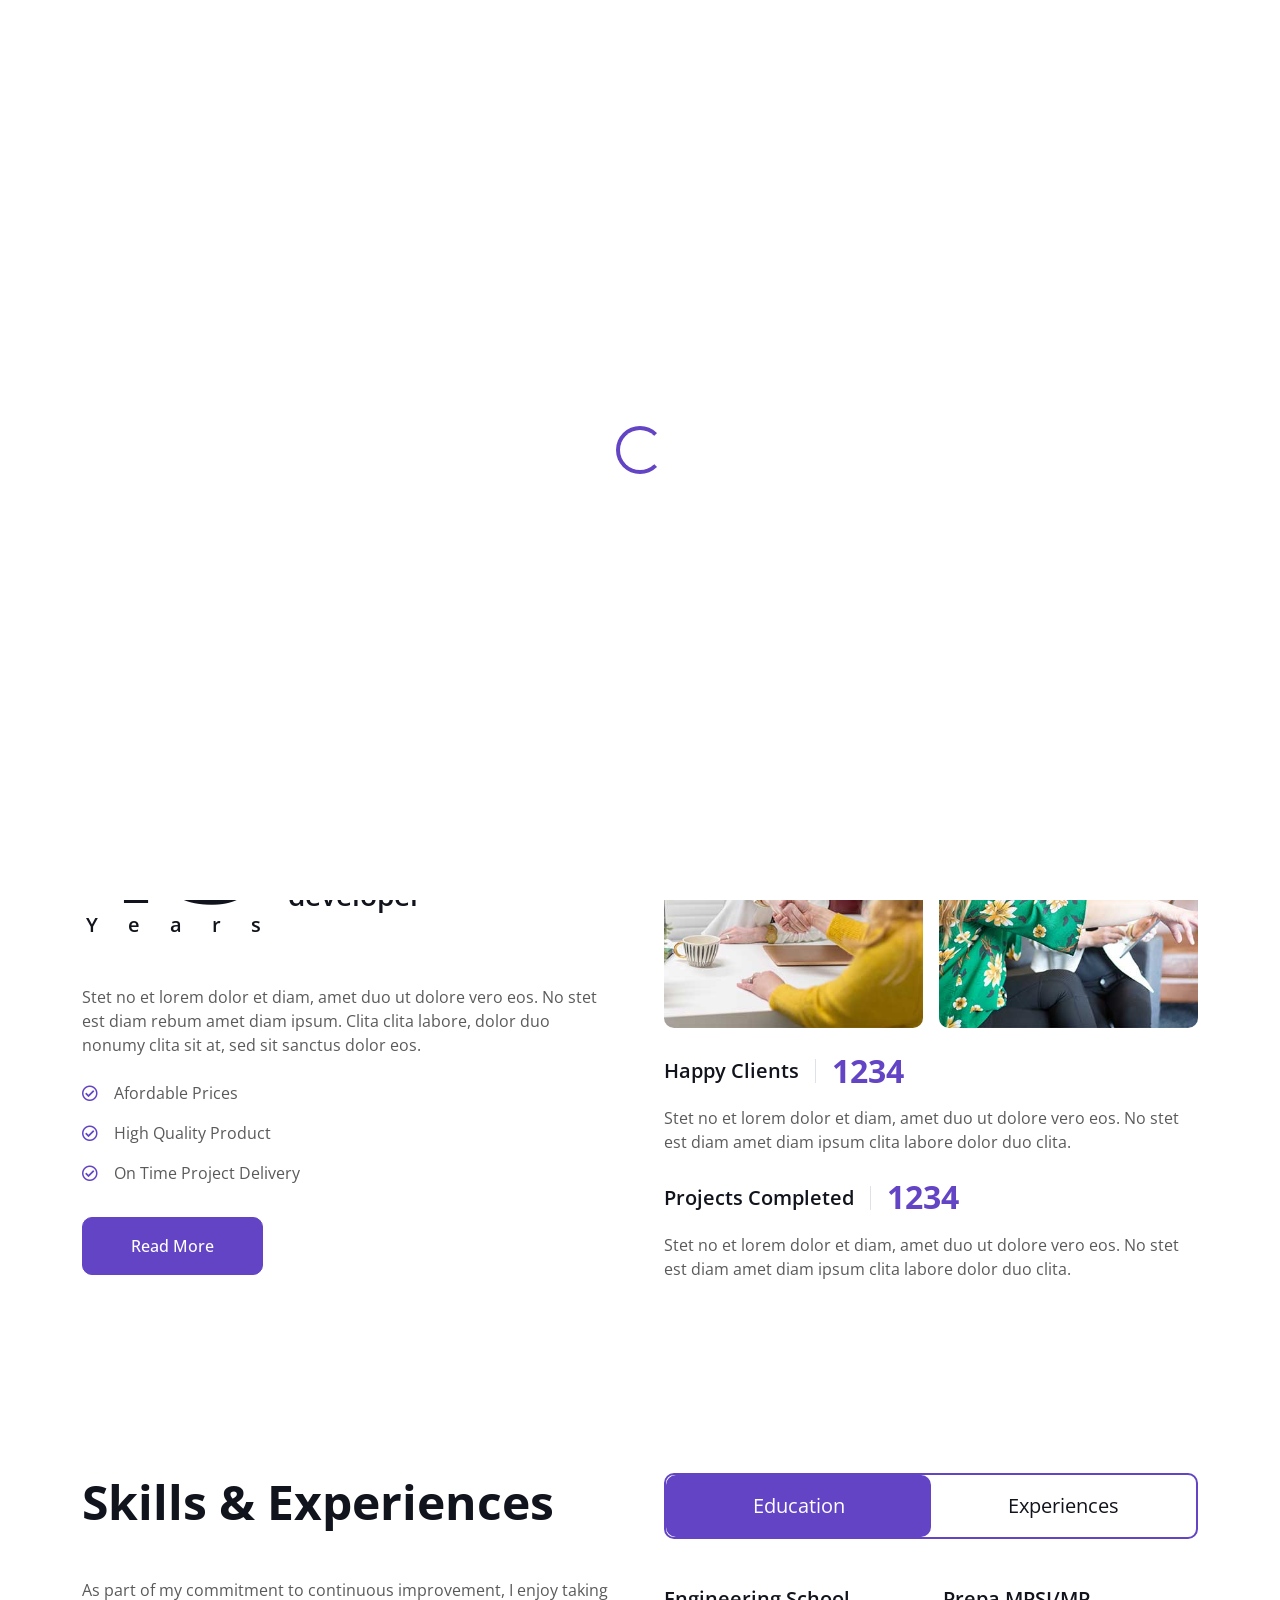
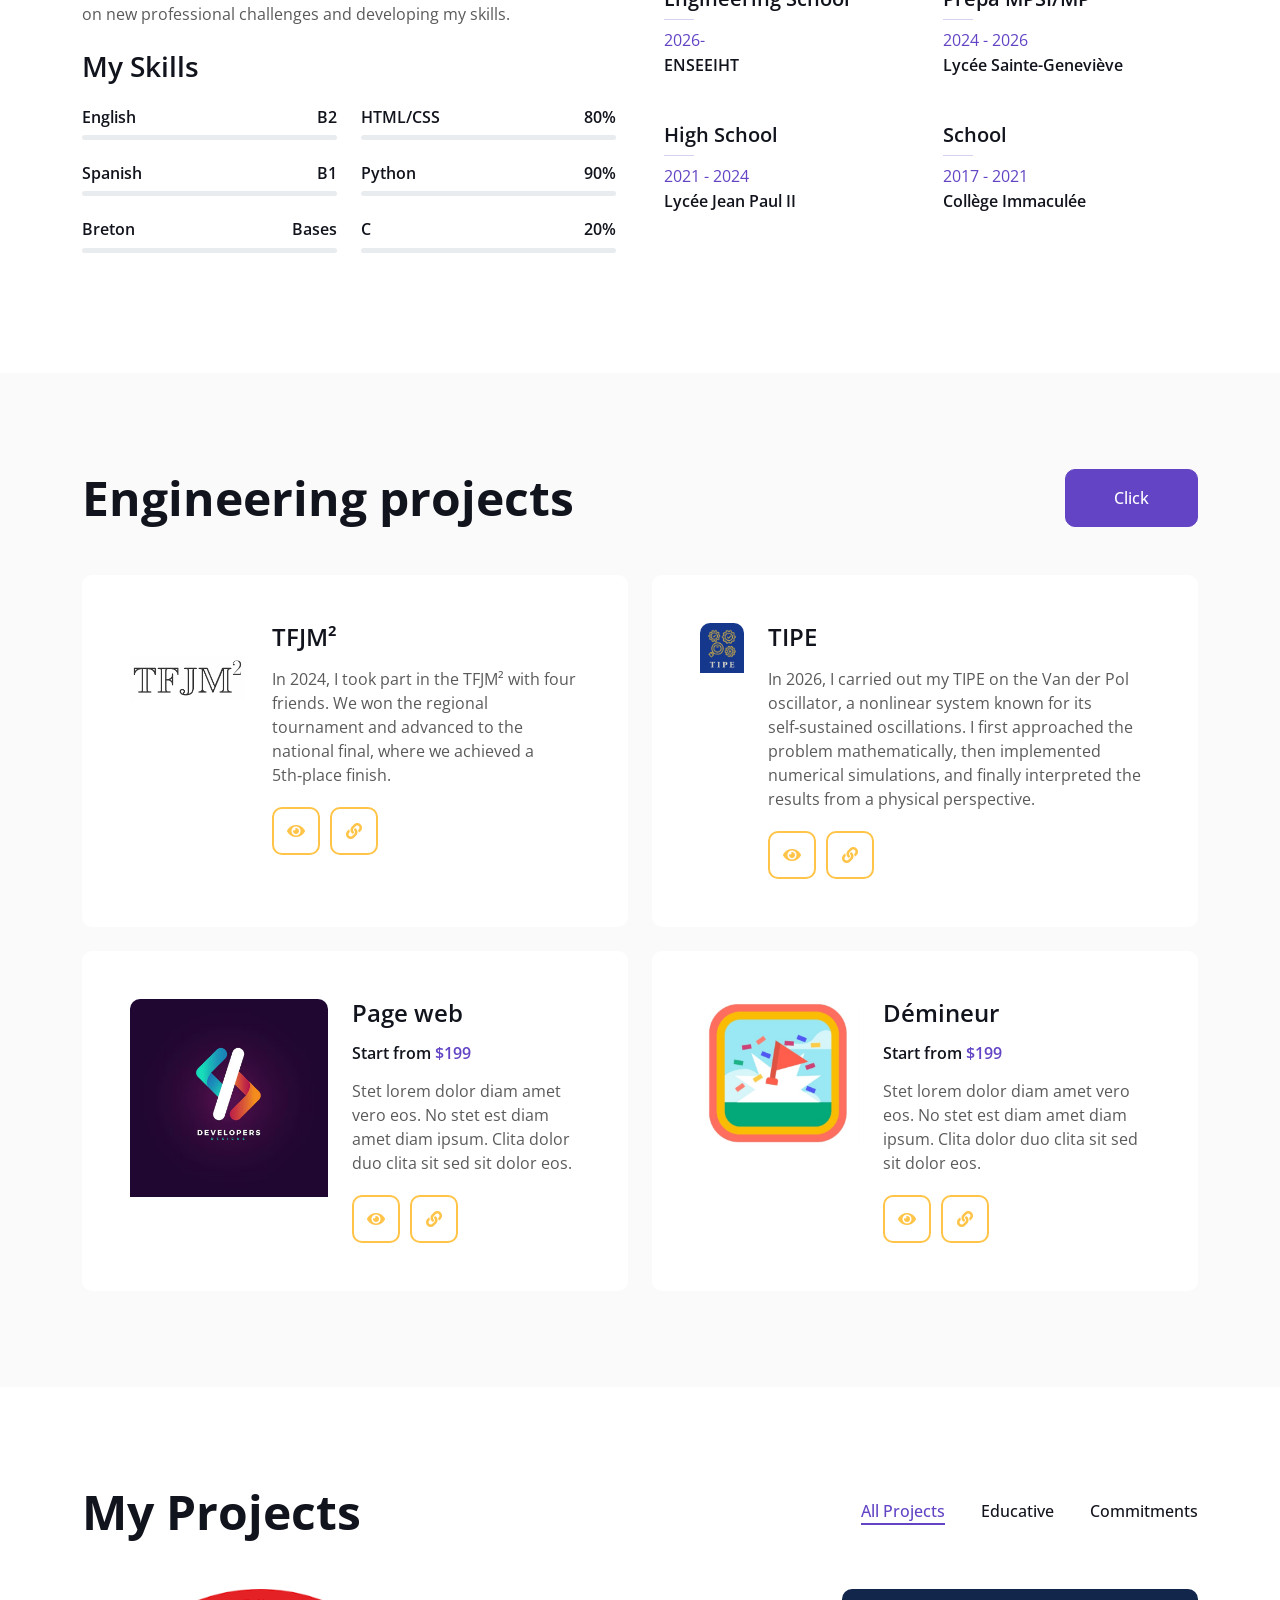
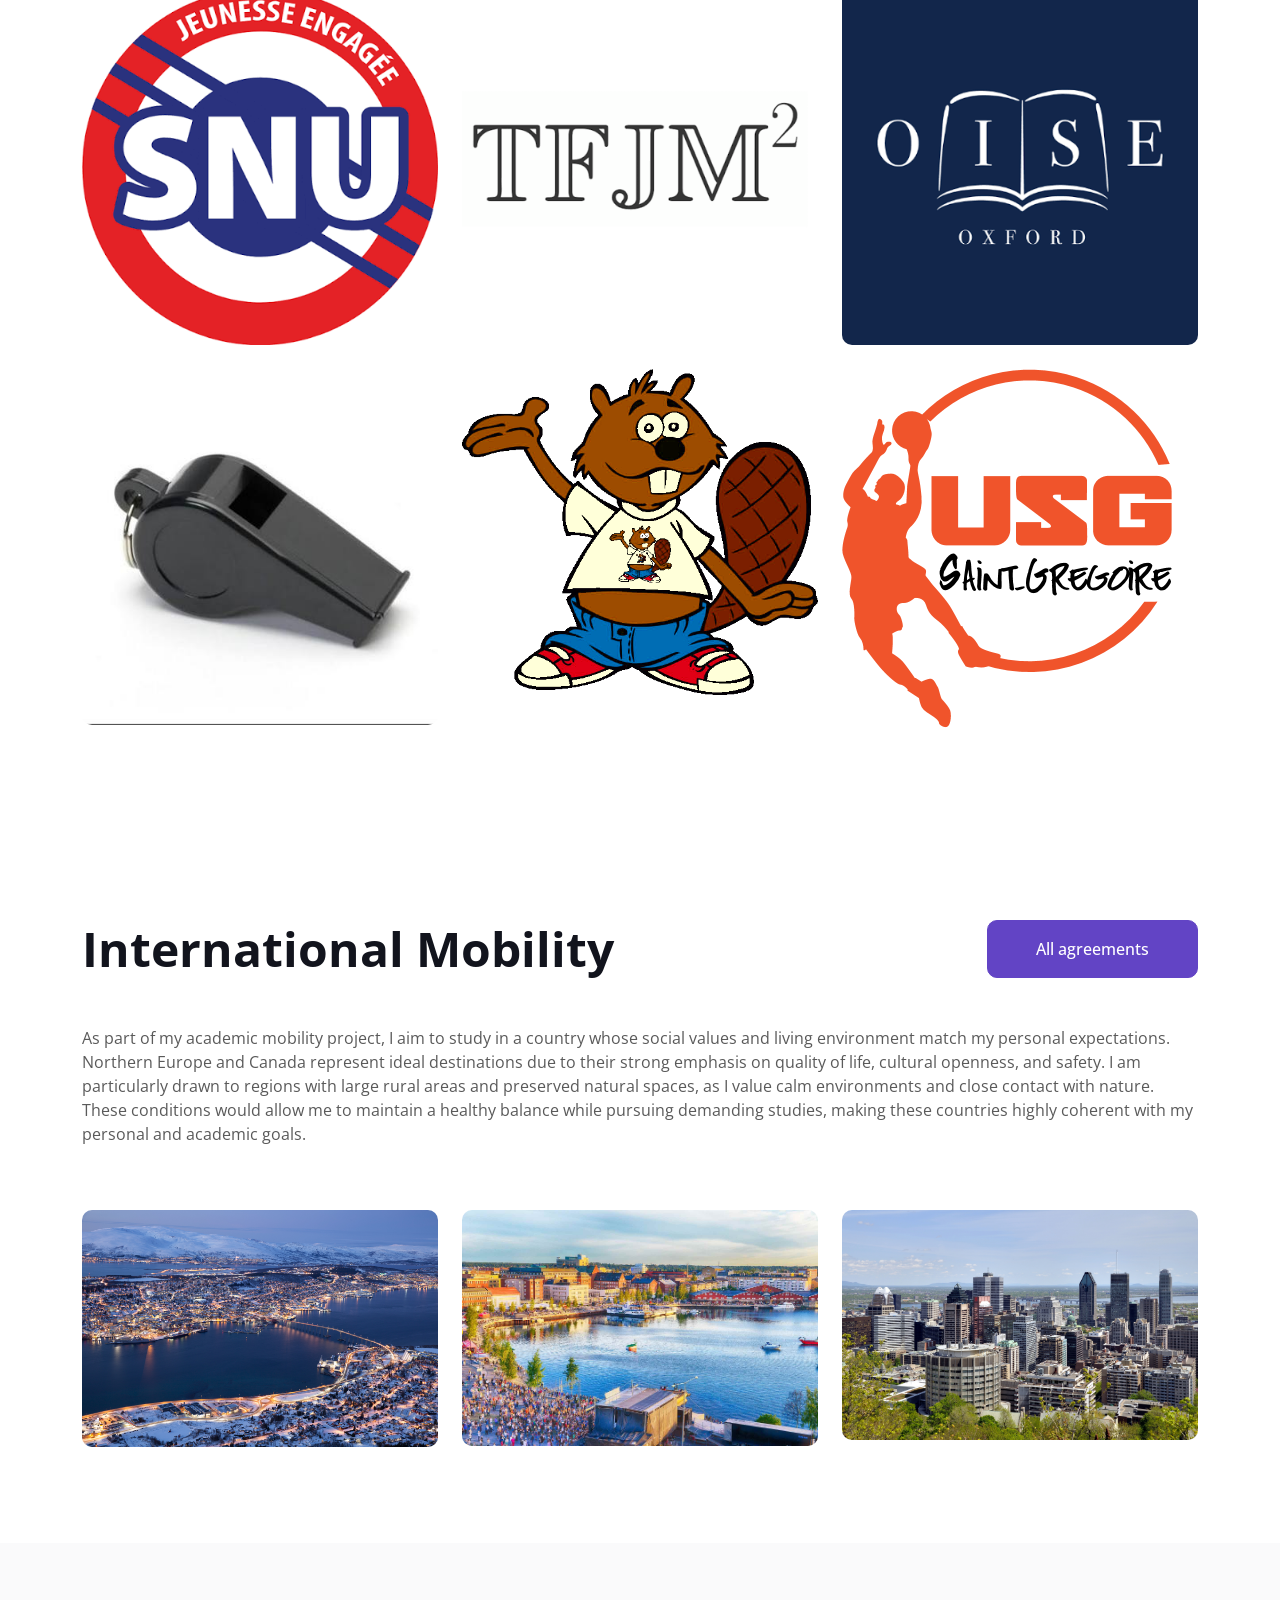
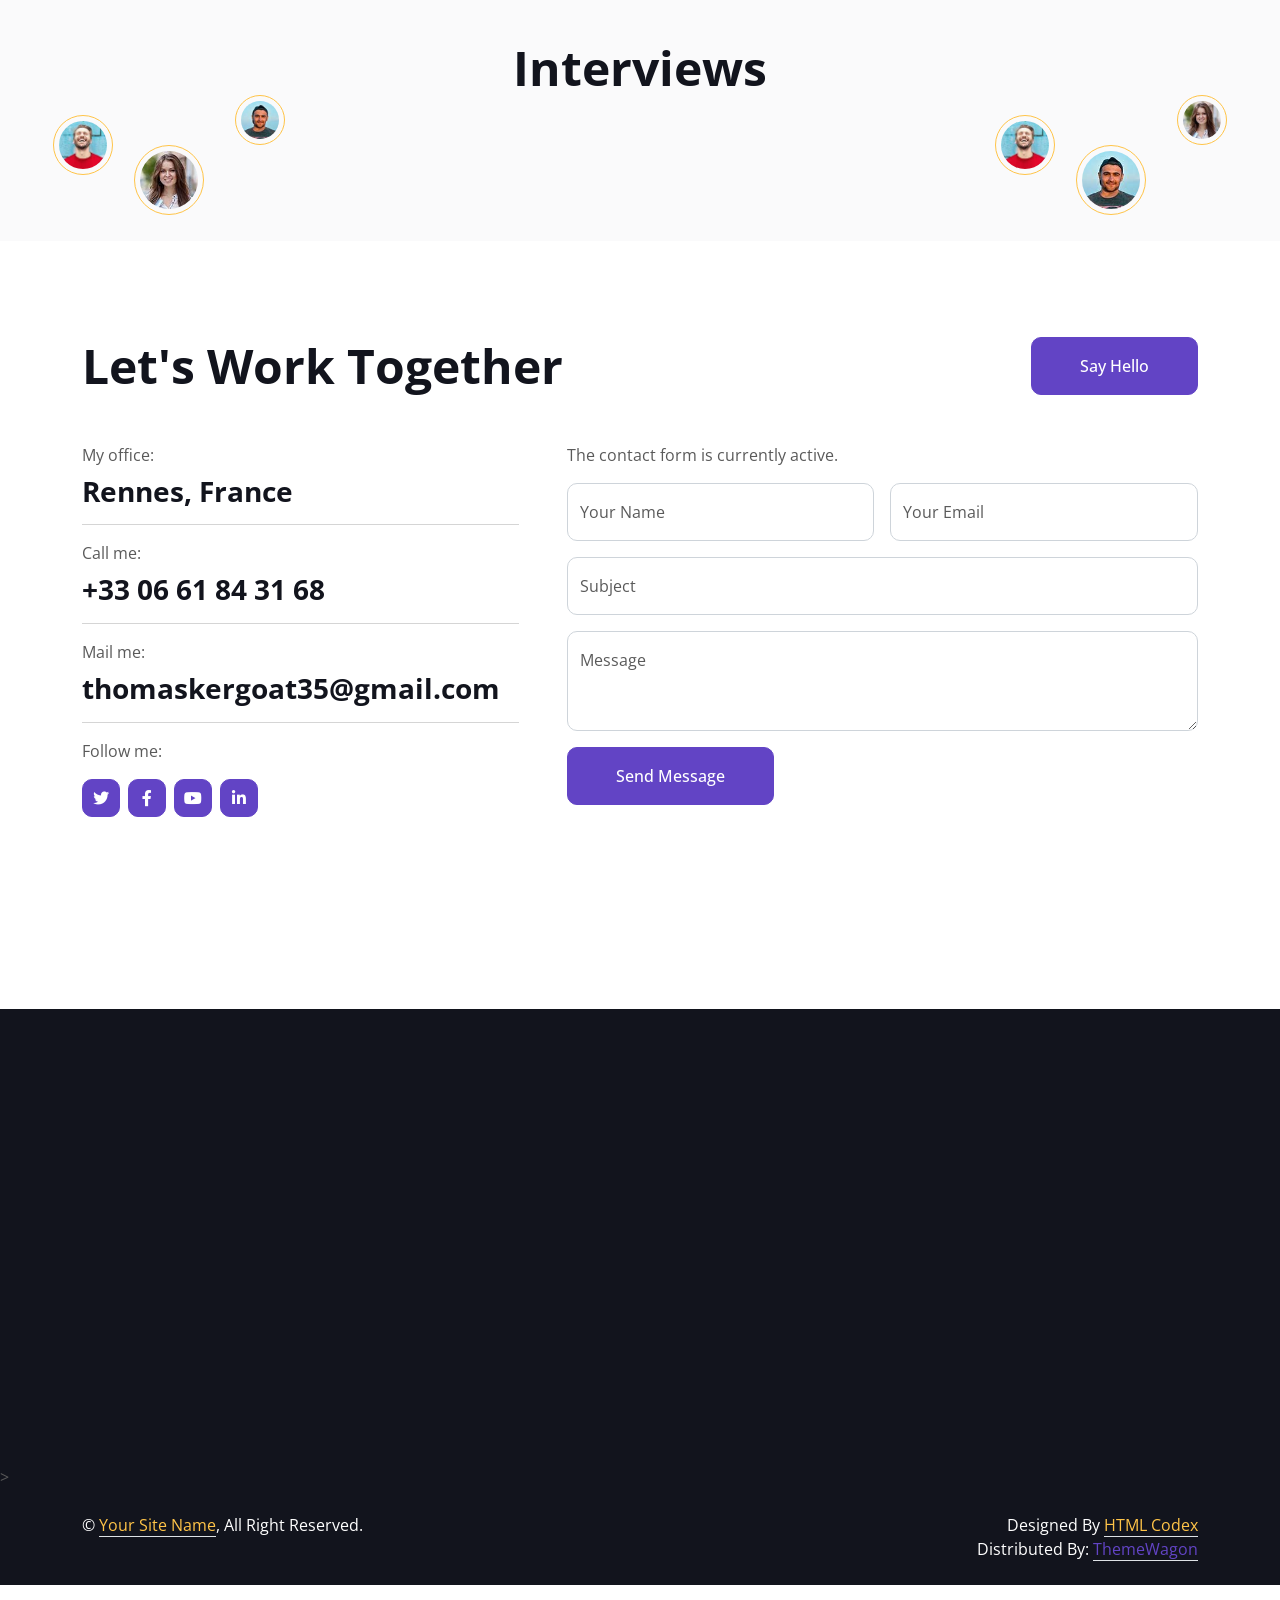
==== index.html @ 14a25c20 "Initial commit" ====
<!DOCTYPE html>
<html lang="en">

<head>
    <meta charset="utf-8">
    <title>KERGOAT Thomas - Personal Portfolio</title>
    <meta content="width=device-width, initial-scale=1.0" name="viewport">
    <meta content="" name="keywords">
    <meta content="" name="description">

    <!-- Favicon -->
    <link href="img/favicon.ico" rel="icon">

    <!-- Google Web Fonts -->
    <link rel="preconnect" href="https://fonts.googleapis.com">
    <link rel="preconnect" href="https://fonts.gstatic.com" crossorigin>
    <link href="https://fonts.googleapis.com/css2?family=Open+Sans:wght@400;500;600;700;800&display=swap" rel="stylesheet"> 

    <!-- Icon Font Stylesheet -->
    <link href="https://cdnjs.cloudflare.com/ajax/libs/font-awesome/5.10.0/css/all.min.css" rel="stylesheet">
    <link href="https://cdn.jsdelivr.net/npm/bootstrap-icons@1.4.1/font/bootstrap-icons.css" rel="stylesheet">

    <!-- Libraries Stylesheet -->
    <link href="lib/animate/animate.min.css" rel="stylesheet">
    <link href="lib/lightbox/css/lightbox.min.css" rel="stylesheet">
    <link href="lib/owlcarousel/assets/owl.carousel.min.css" rel="stylesheet">

    <!-- Customized Bootstrap Stylesheet -->
    <link href="css/bootstrap.min.css" rel="stylesheet">

    <!-- Template Stylesheet -->
    <link href="css/style.css" rel="stylesheet">
</head>

<body data-bs-spy="scroll" data-bs-target=".navbar" data-bs-offset="51">
    <!-- Spinner Start -->
    <div id="spinner" class="show bg-white position-fixed translate-middle w-100 vh-100 top-50 start-50 d-flex align-items-center justify-content-center">
        <div class="spinner-border text-primary" style="width: 3rem; height: 3rem;" role="status">
            <span class="sr-only">Loading...</span>
        </div>
    </div>
    <!-- Spinner End -->


    <!-- Navbar Start -->
    <nav class="navbar navbar-expand-lg bg-white navbar-light fixed-top shadow py-lg-0 px-4 px-lg-5 wow fadeIn" data-wow-delay="0.1s">
        <a href="index.html" class="navbar-brand d-block d-lg-none">
            <h1 class="text-primary fw-bold m-0">Portfolio</h1>
        </a>
        <button type="button" class="navbar-toggler" data-bs-toggle="collapse" data-bs-target="#navbarCollapse">
            <span class="navbar-toggler-icon"></span>
        </button>
        <div class="collapse navbar-collapse justify-content-between py-4 py-lg-0" id="navbarCollapse">
            <div class="navbar-nav ms-auto py-0">
                <a href="#home" class="nav-item nav-link active">Home</a>
                <a href="#about" class="nav-item nav-link">Sports</a>
                <a href="#skill" class="nav-item nav-link">Experiences</a>
                <a href="#service" class="nav-item nav-link">Services</a>
            </div>
            <a href="index.html" class="navbar-brand bg-secondary py-3 px-4 mx-3 d-none d-lg-block">
                <h1 class="text-primary fw-bold m-0">Portfolio</h1>
            </a>
            <div class="navbar-nav me-auto py-0">
                <a href="#project" class="nav-item nav-link">Projects</a>
                <a href="#team" class="nav-item nav-link">Mobility</a>
                <a href="#testimonial" class="nav-item nav-link">Interviews</a>
                <a href="#contact" class="nav-item nav-link">Contact</a>
            </div>
        </div>
    </nav>
    <!-- Navbar End -->


    <!-- Header Start -->
    <div class="container-fluid bg-light my-6 mt-0" id="home">
        <div class="container">
            <div class="row g-5 align-items-center">
                <div class="col-lg-6 py-6 pb-0 pt-lg-0">
                    <h3 class="text-primary mb-3">I'm</h3>
                    <h1 class="display-3 mb-3">Thomas KERGOAT</h1>
                    <h3 class="text-primary mb-3">student in</h3>
                    <h2 class="typed-text-output d-inline"></h2>
                    <div class="typed-text d-none">Engineering, Mathematics, Physics, Electronics, Computer Science, Telecommunications</div>
                    <div class="d-flex align-items-center pt-5">
                        <a href="" class="btn btn-primary py-3 px-4 me-5">Download CV</a>
                        <button type="button" class="btn-play" data-bs-toggle="modal"
                            data-src="https://www.youtube.com/embed/DWRcNpR6Kdc" data-bs-target="#videoModal">
                            <span></span>
                        </button>
                        <h5 class="ms-4 mb-0 d-none d-sm-block">Play Video</h5>
                    </div>
                </div>
                <div class="col-lg-6">
                    <img class="img-fluid" src="img/Thomas.png" alt="">
                </div>
            </div>
        </div>
    </div>
    <!-- Header End -->


    <!-- Video Modal Start -->
    <div class="modal modal-video fade" id="videoModal" tabindex="-1" aria-labelledby="exampleModalLabel" aria-hidden="true">
        <div class="modal-dialog">
            <div class="modal-content rounded-0">
                <div class="modal-header">
                    <h3 class="modal-title" id="exampleModalLabel">Youtube Video</h3>
                    <button type="button" class="btn-close" data-bs-dismiss="modal" aria-label="Close"></button>
                </div>
                <div class="modal-body">
                    <!-- 16:9 aspect ratio -->
                    <div class="ratio ratio-16x9">
                        <iframe class="embed-responsive-item" src="" id="video" allowfullscreen allowscriptaccess="always"
                            allow="autoplay"></iframe>
                    </div>
                </div>
            </div>
        </div>
    </div>
    <!-- Video Modal End -->


    <!-- About Start -->
    <div class="container-xxl py-6" id="about">
        <div class="container">
            <div class="row g-5">
                <div class="col-lg-6 wow fadeInUp" data-wow-delay="0.1s">
                    <div class="d-flex align-items-center mb-5">
                        <div class="years flex-shrink-0 text-center me-4">
                            <h1 class="display-1 mb-0">15</h1>
                            <h5 class="mb-0">Years</h5>
                        </div>
                        <h3 class="lh-base mb-0">of working experience as a web designer & developer</h3>
                    </div>
                    <p class="mb-4">Stet no et lorem dolor et diam, amet duo ut dolore vero eos. No stet est diam rebum amet diam ipsum. Clita clita labore, dolor duo nonumy clita sit at, sed sit sanctus dolor eos.</p>
                    <p class="mb-3"><i class="far fa-check-circle text-primary me-3"></i>Afordable Prices</p>
                    <p class="mb-3"><i class="far fa-check-circle text-primary me-3"></i>High Quality Product</p>
                    <p class="mb-3"><i class="far fa-check-circle text-primary me-3"></i>On Time Project Delivery</p>
                    <a class="btn btn-primary py-3 px-5 mt-3" href="">Read More</a>
                </div>
                <div class="col-lg-6 wow fadeInUp" data-wow-delay="0.5s">
                    <div class="row g-3 mb-4">
                        <div class="col-sm-6">
                            <img class="img-fluid rounded" src="img/about-1.jpg" alt="">
                        </div>
                        <div class="col-sm-6">
                            <img class="img-fluid rounded" src="img/about-2.jpg" alt="">
                        </div>
                    </div>
                    <div class="d-flex align-items-center mb-3">
                        <h5 class="border-end pe-3 me-3 mb-0">Happy Clients</h5>
                        <h2 class="text-primary fw-bold mb-0" data-toggle="counter-up">1234</h2>
                    </div>
                    <p class="mb-4">Stet no et lorem dolor et diam, amet duo ut dolore vero eos. No stet est diam amet diam ipsum clita labore dolor duo clita.</p>
                    <div class="d-flex align-items-center mb-3">
                        <h5 class="border-end pe-3 me-3 mb-0">Projects Completed</h5>
                        <h2 class="text-primary fw-bold mb-0" data-toggle="counter-up">1234</h2>
                    </div>
                    <p class="mb-0">Stet no et lorem dolor et diam, amet duo ut dolore vero eos. No stet est diam amet diam ipsum clita labore dolor duo clita.</p>
                </div>
            </div>
        </div>
    </div>
    <!-- About End -->


    <!-- Expertise Start -->
    <div class="container-xxl py-6 pb-5" id="skill">
        <div class="container">
            <div class="row g-5">
                <div class="col-lg-6 wow fadeInUp" data-wow-delay="0.1s">
                    <h1 class="display-5 mb-5">Skills & Experiences</h1>
                    <p class="mb-4">As part of my commitment to continuous improvement, I enjoy taking on new professional challenges and developing my skills.</p>
                    <h3 class="mb-4">My Skills</h3>
                    <div class="row align-items-center">
                        <div class="col-md-6">
                            <div class="skill mb-4">
                                <div class="d-flex justify-content-between">
                                    <h6 class="font-weight-bold">English</h6>
                                    <h6 class="font-weight-bold">B2</h6>
                                </div>
                                <div class="progress">
                                    <div class="progress-bar bg-primary" role="progressbar" aria-valuenow="95" aria-valuemin="0" aria-valuemax="100"></div>
                                </div>
                            </div>
                            <div class="skill mb-4">
                                <div class="d-flex justify-content-between">
                                    <h6 class="font-weight-bold">Spanish</h6>
                                    <h6 class="font-weight-bold">B1</h6>
                                </div>
                                <div class="progress">
                                    <div class="progress-bar bg-warning" role="progressbar" aria-valuenow="85" aria-valuemin="0" aria-valuemax="100"></div>
                                </div>
                            </div>
                            <div class="skill mb-4">
                                <div class="d-flex justify-content-between">
                                    <h6 class="font-weight-bold">Breton</h6>
                                    <h6 class="font-weight-bold">Bases</h6>
                                </div>
                                <div class="progress">
                                    <div class="progress-bar bg-danger" role="progressbar" aria-valuenow="90" aria-valuemin="0" aria-valuemax="100"></div>
                                </div>
                            </div>
                        </div>
                        <div class="col-md-6">
                            <div class="skill mb-4">
                                <div class="d-flex justify-content-between">
                                    <h6 class="font-weight-bold">HTML/CSS</h6>
                                    <h6 class="font-weight-bold">80%</h6>
                                </div>
                                <div class="progress">
                                    <div class="progress-bar bg-danger" role="progressbar" aria-valuenow="90" aria-valuemin="0" aria-valuemax="100"></div>
                                </div>
                            </div>
                            <div class="skill mb-4">
                                <div class="d-flex justify-content-between">
                                    <h6 class="font-weight-bold">Python</h6>
                                    <h6 class="font-weight-bold">90%</h6>
                                </div>
                                <div class="progress">
                                    <div class="progress-bar bg-dark" role="progressbar" aria-valuenow="95" aria-valuemin="0" aria-valuemax="100"></div>
                                </div>
                            </div>
                            <div class="skill mb-4">
                                <div class="d-flex justify-content-between">
                                    <h6 class="font-weight-bold">C</h6>
                                    <h6 class="font-weight-bold">20%</h6>
                                </div>
                                <div class="progress">
                                    <div class="progress-bar bg-info" role="progressbar" aria-valuenow="85" aria-valuemin="0" aria-valuemax="100"></div>
                                </div>
                            </div>
                        </div>
                    </div>
                </div>
                <div class="col-lg-6 wow fadeInUp" data-wow-delay="0.5s">
                    <ul class="nav nav-pills rounded border border-2 border-primary mb-5">
                        <li class="nav-item w-50">
                            <button class="nav-link w-100 py-3 fs-5 active" data-bs-toggle="pill" href="#tab-1">Education</button>
                        </li>
                        <li class="nav-item w-50">
                            <button class="nav-link w-100 py-3 fs-5" data-bs-toggle="pill" href="#tab-2">Experiences</button>
                        </li>
                    </ul>
                    <div class="tab-content">
                        <div id="tab-1" class="tab-pane fade show p-0 active">
                            <div class="row gy-5 gx-4">
                                <div class="col-sm-6">
                                    <h5>Engineering School</h5>
                                    <hr class="text-primary my-2">
                                    <p class="text-primary mb-1">2026-</p>
                                    <h6 class="mb-0">ENSEEIHT</h6>
                                </div>
                                <div class="col-sm-6">
                                    <h5>Prepa MPSI/MP</h5>
                                    <hr class="text-primary my-2">
                                    <p class="text-primary mb-1">2024 - 2026</p>
                                    <h6 class="mb-0">Lycée Sainte-Geneviève</h6>
                                </div>
                                <div class="col-sm-6">
                                    <h5>High School</h5>
                                    <hr class="text-primary my-2">
                                    <p class="text-primary mb-1">2021 - 2024</p>
                                    <h6 class="mb-0">Lycée Jean Paul II</h6>
                                </div>
                                <div class="col-sm-6">
                                    <h5>School</h5>
                                    <hr class="text-primary my-2">
                                    <p class="text-primary mb-1">2017 - 2021</p>
                                    <h6 class="mb-0">Collège Immaculée</h6>
                                </div>
                            </div>
                        </div>
                        <div id="tab-2" class="tab-pane fade show p-0">
                            <div class="row gy-5 gx-4">
                                <div class="col-sm-6">
                                    <h5>Internship</h5>
                                    <hr class="text-primary my-2">
                                    <p class="text-primary mb-1">2021</p>
                                    <h6 class="mb-0">Sodalec</h6>
                                </div>
                                <div class="col-sm-6">
                                    <h5>Internship</h5>
                                    <hr class="text-primary my-2">
                                    <p class="text-primary mb-1">2022</p>
                                    <h6 class="mb-0">Artefacto</h6>
                                </div>
                                <div class="col-sm-6">
                                    <h5>Basketball coach/supervisor</h5>
                                    <hr class="text-primary my-2">
                                    <p class="text-primary mb-1">2022 - 2023</p>
                                    <h6 class="mb-0">USG Basket St Grégoire</h6>
                                </div>
                                <div class="col-sm-6">
                                    <h5>Basketball referee</h5>
                                    <hr class="text-primary my-2">
                                    <p class="text-primary mb-1">2017 - 2023</p>
                                    <h6 class="mb-0">Comité basket 35</h6>
                                </div>
                            </div>
                        </div>
                    </div>
                </div>
            </div>
        </div>
    </div>
    <!-- Expertise End -->


    <!-- Service Start -->
    <div class="container-fluid bg-light my-5 py-6" id="service">
        <div class="container">
            <div class="row g-5 mb-5 wow fadeInUp" data-wow-delay="0.1s">
                <div class="col-lg-6">
                    <h1 class="display-5 mb-0">Engineering projects</h1>
                </div>
                <div class="col-lg-6 text-lg-end">
                    <a class="btn btn-primary py-3 px-5" href="">Click</a>
                </div>
            </div>
            <div class="row g-4">
                <div class="col-lg-6 wow fadeInUp" data-wow-delay="0.1s">
                    <div class="service-item d-flex flex-column flex-sm-row bg-white rounded h-100 p-4 p-lg-5">

                        <div class="portfolio-img rounded overflow-hidden">
                            <img class="img-fluid" src="img/tfjm.png" alt="">
                        </div>

                        <div class="ms-sm-4">
                            <h4 class="mb-3">TFJM²</h4>
                            <span>In 2024, I took part in the TFJM² with four friends. We won the regional tournament and advanced to the national final, where we achieved a 5th‑place finish.</span>

                            <div class="service-btn">
                                <a class="btn btn-lg-square btn-outline-secondary border-2" 
                                href="https://tfjm.org/">
                                    <i class="fa fa-eye"></i>
                                </a>
                                <a class="btn btn-lg-square btn-outline-secondary border-2"  href="AOM_4_final.pdf" download>
                                    <i class="fa fa-link"></i>
                                </a>
                            </div>

                        </div>

                    </div>
                </div>


                <div class="col-lg-6 wow fadeInUp" data-wow-delay="0.3s">
                    <div class="service-item d-flex flex-column flex-sm-row bg-white rounded h-100 p-4 p-lg-5">
                        <div class="portfolio-img rounded overflow-hidden">
                            <img class="img-fluid" src="img/TIPE.png" alt="">
                        </div>

                        <div class="ms-sm-4">
                            <h4 class="mb-3">TIPE</h4>
                            <span>In 2026, I carried out my TIPE on the Van der Pol oscillator, a nonlinear system known for its self‑sustained oscillations. I first approached the problem mathematically, then implemented numerical simulations, and finally interpreted the results from a physical perspective.</span>

                            <div class="service-btn">
                                <a class="btn btn-lg-square btn-outline-secondary border-2" 
                                href="https://www.scei-concours.fr/tipe.html">
                                    <i class="fa fa-eye"></i>
                                </a>
                                <a class="btn btn-lg-square btn-outline-secondary border-2"  href="Van_der_Pol_pres_scei.pdf" download>
                                    <i class="fa fa-link"></i>
                                </a>
                            </div>

                        </div>
                    </div>
                </div>
                <div class="col-lg-6 wow fadeInUp" data-wow-delay="0.1s">
                    <div class="service-item d-flex flex-column flex-sm-row bg-white rounded h-100 p-4 p-lg-5">
                        <div class="portfolio-img rounded overflow-hidden">
                            <img class="img-fluid" src="img/devweb.avif" alt="">
                        </div>

                        <div class="ms-sm-4">
                            <h4 class="mb-3">Page web</h4>
                            <h6 class="mb-3">Start from <span class="text-primary">$199</span></h6>
                            <span>Stet lorem dolor diam amet vero eos. No stet est diam amet diam ipsum. Clita dolor duo clita sit sed sit dolor eos.</span>

                            <div class="service-btn">
                                <a class="btn btn-lg-square btn-outline-secondary border-2" 
                                href="https://tfjm.org/">
                                    <i class="fa fa-eye"></i>
                                </a>
                                <a class="btn btn-lg-square btn-outline-secondary border-2"  href="AOM_4_final.pdf" download>
                                    <i class="fa fa-link"></i>
                                </a>
                            </div>

                        </div>
                    </div>
                </div>
                <div class="col-lg-6 wow fadeInUp" data-wow-delay="0.3s">
                    <div class="service-item d-flex flex-column flex-sm-row bg-white rounded h-100 p-4 p-lg-5">
                        <div class="portfolio-img rounded overflow-hidden">
                            <img class="img-fluid" src="img/demineur.jpg" alt="">
                        </div>

                        <div class="ms-sm-4">
                            <h4 class="mb-3">Démineur</h4>
                            <h6 class="mb-3">Start from <span class="text-primary">$199</span></h6>
                            <span>Stet lorem dolor diam amet vero eos. No stet est diam amet diam ipsum. Clita dolor duo clita sit sed sit dolor eos.</span>

                            <div class="service-btn">
                                <a class="btn btn-lg-square btn-outline-secondary border-2" 
                                href="https://tfjm.org/">
                                    <i class="fa fa-eye"></i>
                                </a>
                                <a class="btn btn-lg-square btn-outline-secondary border-2"  href="AOM_4_final.pdf" download>
                                    <i class="fa fa-link"></i>
                                </a>
                            </div>

                        </div>
                    </div>
                </div>
            </div>
        </div>
    </div>
    <!-- Service End -->


    <!-- Projects Start -->
    <div class="container-xxl py-6 pt-5" id="project">
        <div class="container">
            <div class="row g-5 mb-5 align-items-center wow fadeInUp" data-wow-delay="0.1s">
                <div class="col-lg-6">
                    <h1 class="display-5 mb-0">My Projects</h1>
                </div>
                <div class="col-lg-6 text-lg-end">
                    <ul class="list-inline mx-n3 mb-0" id="portfolio-flters">
                        <li class="mx-3 active" data-filter="*">All Projects</li>
                        <li class="mx-3" data-filter=".first">Educative</li>
                        <li class="mx-3" data-filter=".second">Commitments</li>
                    </ul>
                </div>
            </div>
            <div class="row g-4 portfolio-container wow fadeInUp" data-wow-delay="0.1s">
                <div class="col-lg-4 col-md-6 portfolio-item second">
                    <div class="portfolio-img rounded overflow-hidden">
                        <img class="img-fluid" src="img/snu.png" alt="">
                        <div class="portfolio-btn">
                            <a class="btn btn-lg-square btn-outline-secondary border-2 mx-1" href="img/snu.png" data-lightbox="portfolio"><i class="fa fa-eye"></i></a>
                            <a class="btn btn-lg-square btn-outline-secondary border-2 mx-1" href="https://www.snu.gouv.fr/"><i class="fa fa-link"></i></a>
                        </div>
                    </div>
                </div>
                <div class="col-lg-4 col-md-6 portfolio-item first">
                    <div class="portfolio-img rounded overflow-hidden">
                        <img class="img-fluid" src="img/tfjm.png" alt="">
                        <div class="portfolio-btn">
                            <a class="btn btn-lg-square btn-outline-secondary border-2 mx-1" href="img/tfjm.png" data-lightbox="portfolio"><i class="fa fa-eye"></i></a>
                            <a class="btn btn-lg-square btn-outline-secondary border-2 mx-1" href="https://tfjm.org/"><i class="fa fa-link"></i></a>
                        </div>
                    </div>
                </div>
                <div class="col-lg-4 col-md-6 portfolio-item first">
                    <div class="portfolio-img rounded overflow-hidden">
                        <img class="img-fluid" src="img/oise.png" alt="">
                        <div class="portfolio-btn">
                            <a class="btn btn-lg-square btn-outline-secondary border-2 mx-1" href="img/oise.png" data-lightbox="portfolio"><i class="fa fa-eye"></i></a>
                            <a class="btn btn-lg-square btn-outline-secondary border-2 mx-1" href="https://www.oise.com/fr"><i class="fa fa-link"></i></a>
                        </div>
                    </div>
                </div>
                <div class="col-lg-4 col-md-6 portfolio-item second">
                    <div class="portfolio-img rounded overflow-hidden">
                        <img class="img-fluid" src="img/sifflet.jpg" alt="">
                        <div class="portfolio-btn">
                            <a class="btn btn-lg-square btn-outline-secondary border-2 mx-1" href="img/sifflet.jpg" data-lightbox="portfolio"><i class="fa fa-eye"></i></a>
                            <a class="btn btn-lg-square btn-outline-secondary border-2 mx-1" href="https://illeetvilainebasketball.org/formation-arbitre-officiel"><i class="fa fa-link"></i></a>
                        </div>
                    </div>
                </div>
                <div class="col-lg-4 col-md-6 portfolio-item first">
                    <div class="portfolio-img rounded overflow-hidden">
                        <img class="img-fluid" src="img/cci2.png" alt="">
                        <div class="portfolio-btn">
                            <a class="btn btn-lg-square btn-outline-secondary border-2 mx-1" href="img/cci2.png" data-lightbox="portfolio"><i class="fa fa-eye"></i></a>
                            <a class="btn btn-lg-square btn-outline-secondary border-2 mx-1" href="https://castor-informatique.fr/"><i class="fa fa-link"></i></a>
                        </div>
                    </div>
                </div>
                <div class="col-lg-4 col-md-6 portfolio-item second">
                    <div class="portfolio-img rounded overflow-hidden">
                        <img class="img-fluid" src="img/usg.png" alt="">
                        <div class="portfolio-btn">
                            <a class="btn btn-lg-square btn-outline-secondary border-2 mx-1" href="img/usg.png" data-lightbox="portfolio"><i class="fa fa-eye"></i></a>
                            <a class="btn btn-lg-square btn-outline-secondary border-2 mx-1" href="https://usg-basket.com/"><i class="fa fa-link"></i></a>
                        </div>
                    </div>
                </div>
            </div>
        </div>
    </div>
    <!-- Projects End -->


    <!-- Team Start -->
    <div class="container-xxl py-6 pb-5" id="team">
        <div class="container">
            <div class="row g-5 mb-5 wow fadeInUp" data-wow-delay="0.1s">
                <div class="col-lg-6">
                    <h1 class="display-5 mb-0">International Mobility</h1>
                </div>
                <div class="col-lg-6 text-lg-end">
                    <a class="btn btn-primary py-3 px-5" href="http://inpt.adv-pub.moveonfr.com/report-page-1581/">All agreements</a>
                </div>
            </div>
            <p>As part of my academic mobility project, I aim to study in a country whose social values and living environment match my personal expectations. Northern Europe and Canada represent ideal destinations due to their strong emphasis on quality of life, cultural openness, and safety. I am particularly drawn to regions with large rural areas and preserved natural spaces, as I value calm environments and close contact with nature. These conditions would allow me to maintain a healthy balance while pursuing demanding studies, making these countries highly coherent with my personal and academic goals.</p>      <br><br>      <div class="row g-4">
                <div class="col-lg-4 col-md-6 wow fadeInUp" data-wow-delay="0.1s">
                    <div class="team-item position-relative">
                        
                        <a href="page-tromso.html" >
                            <img class="img-fluid rounded" src="img/tromso.jpg" alt="">
                        

                        <div class="team-text bg-white rounded-end p-4">
                            <div>
                                <h5>Tromsø</h5>
                                <span>Norway</span>
                            </div>
                            <i class="fa fa-arrow-right fa-2x text-primary"></i>
                        </div>
                        </a>
                    </div>
                </div>

                <div class="col-lg-4 col-md-6 wow fadeInUp" data-wow-delay="0.3s">
                    <div class="team-item position-relative">

                        <a href="page-lulea.html">
                            <img class="img-fluid rounded" src="img/lulea.jpg" alt="">
                        

                        <div class="team-text bg-white rounded-end p-4">
                            <div>
                                <h5>Luleå</h5>
                                <span>Sweden</span>
                            </div>
                            <i class="fa fa-arrow-right fa-2x text-primary"></i>
                        </div>
                        </a>
                    </div>
                </div>

                <div class="col-lg-4 col-md-6 wow fadeInUp" data-wow-delay="0.5s">
                    <div class="team-item position-relative">

                        <a href ="page-montreal.html">
                            <img class="img-fluid rounded" src="img/montreal2.jpg" alt="">
                        

                        <div class="team-text bg-white rounded-end p-4">
                            <div>
                                <h5>Montreal</h5>
                                <span>Canada</span>
                            </div>
                            <i class="fa fa-arrow-right fa-2x text-primary"></i>
                        </div>
                        </a>
                    </div>
                </div>

            </div>
        </div>
    </div>
    <!-- Team End -->


    <!-- Testimonial Start -->
    <div class="container-fluid bg-light py-5 my-5" id="testimonial">
        <div class="container-fluid py-5">
            <h1 class="display-5 text-center mb-5 wow fadeInUp" data-wow-delay="0.1s">Interviews</h1>
            <div class="row justify-content-center">
                <div class="col-lg-3 d-none d-lg-block">
                    <div class="testimonial-left h-100">
                        <img class="img-fluid wow fadeIn" data-wow-delay="0.1s" src="img/testimonial-1.jpg" alt="">
                        <img class="img-fluid wow fadeIn" data-wow-delay="0.3s" src="img/testimonial-2.jpg" alt="">
                        <img class="img-fluid wow fadeIn" data-wow-delay="0.5s" src="img/testimonial-3.jpg" alt="">
                    </div>
                </div>
                <div class="col-lg-6 wow fadeInUp" data-wow-delay="0.5s">
                    <div class="owl-carousel testimonial-carousel">
                        <div class="testimonial-item text-center">
                            <div class="position-relative mb-5">
                                <img class="img-fluid rounded-circle border border-secondary p-2 mx-auto" src="img/testimonial-1.jpg" alt="">
                                <div class="testimonial-icon">
                                    <i class="fa fa-quote-left text-primary"></i>
                                </div>
                            </div>
                            <p class="fs-5 fst-italic">Dolores sed duo clita tempor justo dolor et stet lorem kasd labore dolore lorem ipsum. At lorem lorem magna ut et, nonumy et labore et tempor diam tempor erat.</p>
                            <hr class="w-25 mx-auto">
                            <h5>Client Name</h5>
                            <span>Profession</span>
                        </div>
                        <div class="testimonial-item text-center">
                            <div class="position-relative mb-5">
                                <img class="img-fluid rounded-circle border border-secondary p-2 mx-auto" src="img/testimonial-2.jpg" alt="">
                                <div class="testimonial-icon">
                                    <i class="fa fa-quote-left text-primary"></i>
                                </div>
                            </div>
                            <p class="fs-5 fst-italic">Dolores sed duo clita tempor justo dolor et stet lorem kasd labore dolore lorem ipsum. At lorem lorem magna ut et, nonumy et labore et tempor diam tempor erat.</p>
                            <hr class="w-25 mx-auto">
                            <h5>Client Name</h5>
                            <span>Profession</span>
                        </div>
                        <div class="testimonial-item text-center">
                            <div class="position-relative mb-5">
                                <img class="img-fluid rounded-circle border border-secondary p-2 mx-auto" src="img/testimonial-3.jpg" alt="">
                                <div class="testimonial-icon">
                                    <i class="fa fa-quote-left text-primary"></i>
                                </div>
                            </div>
                            <p class="fs-5 fst-italic">Dolores sed duo clita tempor justo dolor et stet lorem kasd labore dolore lorem ipsum. At lorem lorem magna ut et, nonumy et labore et tempor diam tempor erat.</p>
                            <hr class="w-25 mx-auto">
                            <h5>Client Name</h5>
                            <span>Profession</span>
                        </div>
                    </div>
                </div>
                <div class="col-lg-3 d-none d-lg-block">
                    <div class="testimonial-right h-100">
                        <img class="img-fluid wow fadeIn" data-wow-delay="0.1s" src="img/testimonial-1.jpg" alt="">
                        <img class="img-fluid wow fadeIn" data-wow-delay="0.3s" src="img/testimonial-2.jpg" alt="">
                        <img class="img-fluid wow fadeIn" data-wow-delay="0.5s" src="img/testimonial-3.jpg" alt="">
                    </div>
                </div>
            </div>
        </div>
    </div>
    <!-- Testimonial End -->


    <!-- Contact Start -->
    <div class="container-xxl pb-5" id="contact">
        <div class="container py-5">
            <div class="row g-5 mb-5 wow fadeInUp" data-wow-delay="0.1s">
                <div class="col-lg-6">
                    <h1 class="display-5 mb-0">Let's Work Together</h1>
                </div>
                <div class="col-lg-6 text-lg-end">
                    <a class="btn btn-primary py-3 px-5" href="">Say Hello</a>
                </div>
            </div>
            <div class="row g-5">
                <div class="col-lg-5 col-md-6 wow fadeInUp" data-wow-delay="0.1s">
                    <p class="mb-2">My office:</p>
                    <h3 class="fw-bold">Rennes, France</h3>
                    <hr class="w-100">
                    <p class="mb-2">Call me:</p>
                    <h3 class="fw-bold">+33 06 61 84 31 68</h3>
                    <hr class="w-100">
                    <p class="mb-2">Mail me:</p>
                    <h3 class="fw-bold">thomaskergoat35@gmail.com</h3>
                    <hr class="w-100">
                    <p class="mb-2">Follow me:</p>
                    <div class="d-flex pt-2">
                        <a class="btn btn-square btn-primary me-2" href=""><i class="fab fa-twitter"></i></a>
                        <a class="btn btn-square btn-primary me-2" href=""><i class="fab fa-facebook-f"></i></a>
                        <a class="btn btn-square btn-primary me-2" href=""><i class="fab fa-youtube"></i></a>
                        <a class="btn btn-square btn-primary me-2" href=""><i class="fab fa-linkedin-in"></i></a>
                    </div>
                </div>
                <div class="col-lg-7 col-md-6>
                    <p class="mb-4">The contact form is currently active. </p>
                    <form action="https://formsubmit.co/36620452f6dae8a6bebd9912b5d3272f" method="POST">
                        <input type="hidden" name="_captcha" value="false">

                        <div class="row g-3">
                            <div class="col-md-6">
                                <div class="form-floating">
                                    <input type="text" class="form-control" name="name" id="name" placeholder="Your Name" required>
                                    <label for="name">Your Name</label>
                                </div>
                            </div>

                            <div class="col-md-6">
                                <div class="form-floating">
                                    <input type="email" class="form-control" name="email" id="email" placeholder="Your Email" required>
                                    <label for="email">Your Email</label>
                                </div>
                            </div>

                            <div class="col-12">
                                <div class="form-floating">
                                    <input type="text" class="form-control" name="subject" id="subject" placeholder="Subject" required>
                                    <label for="subject">Subject</label>
                                </div>
                            </div>

                            <div class="col-12">
                                <div class="form-floating">
                                    <textarea class="form-control" name="message" id="message" placeholder="Leave a message here" style="height: 100px" required></textarea>
                                    <label for="message">Message</label>
                                </div>
                            </div>

                            <div class="col-12">
                                <button class="btn btn-primary py-3 px-5" type="submit">Send Message</button>
                            </div>
                        </div>
                    </form>
                </div>
            </div>
        </div>
    </div>
    <!-- Contact End -->


    <!-- Map Start -->
    <div class="container-xxl pt-5 px-0 wow fadeInUp" data-wow-delay="0.1s">
        <div class="container-xxl pt-5 px-0">
            <div class="bg-dark">
                <iframe
                <iframe src="https://www.google.com/maps/embed?pb=!1m18!1m12!1m3!1d42619.279333985745!2d-1.7296471680173788!3d48.11592698745914!2m3!1f0!2f0!3f0!3m2!1i1024!2i768!4f13.1!3m3!1m2!1s0x480ede2fa7d69085%3A0x40ca5cd36e4ab30!2sRennes!5e0!3m2!1sfr!2sfr!4v1790186468114!5m2!1sfr!2sfr" width="600" height="450" frameborder="0" style="width: 100%; border:0;" allowfullscreen="" aria-hidden="false" tabindex="0"></iframe>></iframe>
            </div>
        </div>
    </div>
    <!-- Map End -->


     <!-- Copyright Start --> 
    <div class="container-fluid bg-dark text-white py-4">
            <div class="container">
                <div class="row">
                    <div class="col-md-6 text-center text-md-start mb-3 mb-md-0">
                        &copy; <a class="border-bottom text-secondary" href="#">Your Site Name</a>, All Right Reserved.
                    </div>
                    <div class="col-md-6 text-center text-md-end">
                        Designed By <a class="border-bottom text-secondary" href="https://htmlcodex.com">HTML Codex</a>
                        <br>Distributed By: <a class="border-bottom" href="https://themewagon.com" target="_blank">ThemeWagon</a>
                    </div>
                </div>
            </div>
        </div>
    </div> 
    <!-- Copyright End --> 


    <!-- Back to Top -->
    <a href="#" class="btn btn-lg btn-primary btn-lg-square back-to-top"><i class="bi bi-arrow-up"></i></a>


    <!-- JavaScript Libraries -->
    <script src="https://code.jquery.com/jquery-3.4.1.min.js"></script>
    <script src="https://cdn.jsdelivr.net/npm/bootstrap@5.0.0/dist/js/bootstrap.bundle.min.js"></script>
    <script src="lib/wow/wow.min.js"></script>
    <script src="lib/easing/easing.min.js"></script>
    <script src="lib/waypoints/waypoints.min.js"></script>
    <script src="lib/typed/typed.min.js"></script>
    <script src="lib/counterup/counterup.min.js"></script>
    <script src="lib/owlcarousel/owl.carousel.min.js"></script>
    <script src="lib/isotope/isotope.pkgd.min.js"></script>
    <script src="lib/lightbox/js/lightbox.min.js"></script>

    <!-- Template Javascript -->
    <script src="js/main.js"></script>
</body>

</html>
---- css/style.css ----
/********** Template CSS **********/
:root {
    --primary: #6244C5;
    --secondary: #FFC448;
    --light: #FAFAFB;
    --dark: #12141D;
}

.back-to-top {
    position: fixed;
    display: none;
    right: 45px;
    bottom: 45px;
    z-index: 99;
}

.my-6 {
    margin-top: 6rem;
    margin-bottom: 6rem;
}

.py-6 {
    padding-top: 6rem;
    padding-bottom: 6rem;
}


/*** Spinner ***/
#spinner {
    opacity: 0;
    visibility: hidden;
    transition: opacity .5s ease-out, visibility 0s linear .5s;
    z-index: 99999;
}

#spinner.show {
    transition: opacity .5s ease-out, visibility 0s linear 0s;
    visibility: visible;
    opacity: 1;
}


/*** Button ***/
.btn {
    font-weight: 500;
    transition: .5s;
}

.btn.btn-primary,
.btn.btn-secondary {
    color: #FFFFFF;
}

.btn-square {
    width: 38px;
    height: 38px;
}

.btn-sm-square {
    width: 32px;
    height: 32px;
}

.btn-lg-square {
    width: 48px;
    height: 48px;
}

.btn-square,
.btn-sm-square,
.btn-lg-square {
    padding: 0;
    display: flex;
    align-items: center;
    justify-content: center;
    font-weight: normal;
}


/*** Navbar ***/
.navbar.fixed-top {
    display: none;
    transition: .5s;
}

.navbar .navbar-nav .nav-link {
    padding: 20px 15px;
    color: var(--dark);
    font-size: 18px;
    font-weight: 600;
    outline: none;
}

.navbar .navbar-nav .nav-link:hover,
.navbar .navbar-nav .nav-link.active {
    color: var(--primary);  
}

@media (max-width: 991.98px) {
    .navbar .navbar-nav .nav-link  {
        padding: 10px 0;
    }
}


/*** Header ***/
#home {
    margin-bottom: 6rem;
    background: url(../img/bg_hobbes.webp) right center no-repeat;
    background-size: contain;
    min-height: 400px; /* Ajustez cette hauteur selon vos besoins */
}


.typed-cursor {
    font-size: 30px;
    color: var(--dark);
}

.btn-play {
    position: relative;
    display: block;
    box-sizing: content-box;
    width: 16px;
    height: 26px;
    border-radius: 100%;
    border: none;
    outline: none !important;
    padding: 18px 20px 20px 28px;
    background: var(--primary);
}

.btn-play:before {
    content: "";
    position: absolute;
    z-index: 0;
    left: 50%;
    top: 50%;
    transform: translateX(-50%) translateY(-50%);
    display: block;
    width: 60px;
    height: 60px;
    background: var(--primary);
    border-radius: 100%;
    animation: pulse-border 1500ms ease-out infinite;
}

.btn-play:after {
    content: "";
    position: absolute;
    z-index: 1;
    left: 50%;
    top: 50%;
    transform: translateX(-50%) translateY(-50%);
    display: block;
    width: 60px;
    height: 60px;
    background: #FFFFFF;
    border-radius: 100%;
    transition: all 200ms;
}

.btn-play span {
    display: block;
    position: relative;
    z-index: 3;
    width: 0;
    height: 0;
    left: -1px;
    border-left: 16px solid var(--primary);
    border-top: 11px solid transparent;
    border-bottom: 11px solid transparent;
}

@keyframes pulse-border {
    0% {
        transform: translateX(-50%) translateY(-50%) translateZ(0) scale(1);
        opacity: 1;
    }

    100% {
        transform: translateX(-50%) translateY(-50%) translateZ(0) scale(2);
        opacity: 0;
    }
}

.modal-video .modal-dialog {
    position: relative;
    max-width: 800px;
    margin: 60px auto 0 auto;
}

.modal-video .modal-body {
    position: relative;
    padding: 0px;
}

.modal-video .close {
    position: absolute;
    width: 30px;
    height: 30px;
    right: 0px;
    top: -30px;
    z-index: 999;
    font-size: 30px;
    font-weight: normal;
    color: #FFFFFF;
    background: #000000;
    opacity: 1;
}


/*** About ***/
#about .years .display-1 {
    font-size: 10rem;
    line-height: 9rem;
}

#about .years h5 {
    letter-spacing: 30px;
    margin-right: -30px;
}


/*** Skills ***/
#skill .progress {
    height: 5px;
    border-radius: 5px;
}

#skill .progress .progress-bar {
    width: 0px;
    border-radius: 5px;
    transition: 3s;
}

#skill .nav-pills .nav-link {
    color: var(--dark);
}

#skill .nav-pills .nav-link.active {
    color: #FFFFFF;
}

#skill .tab-content hr {
    width: 30px;
}


/*** Service ***/
.service-item .bg-icon {
    width: 100px;
    height: 100px;
    display: flex;
    align-items: center;
    justify-content: center;
    background: url(../img/bg-icon.png) center center no-repeat;
    background-size: cover;
}


/*** Project Portfolio ***/
#portfolio-flters li {
    display: inline-block;
    font-weight: 500;
    color: var(--dark);
    cursor: pointer;
    transition: .5s;
    border-bottom: 2px solid transparent;
}

#portfolio-flters li:hover,
#portfolio-flters li.active {
    color: var(--primary);
    border-color: var(--primary);
}

.portfolio-img {
    position: relative;
}

.portfolio-btn {
    position: absolute;
    width: 100%;
    height: 100%;
    top: 0;
    left: 0;
    background: rgba(98, 68, 197, .9);
    display: flex;
    align-items: flex-end;
    justify-content: flex-start;
    padding: 30px;
    padding-bottom: 100px !important;
    opacity: 0;
    transition: .5s;
}

.portfolio-item:hover .portfolio-btn {
    opacity: 1;
    padding-bottom: 30px !important;
}


.service-btn {
    display: flex;
    gap: 10px;
    margin-top: 20px;
}



/*** Team ***/
.team-item img {
    transition: .5s;
}

.team-item:hover img {
    opacity: .7;
}

.team-item .team-text {
    position: absolute;
    left: 0;
    right: 60px;
    bottom: 30px;
    display: flex;
    align-items: center;
    justify-content: space-between;
    opacity: 0;
    transition: .5s;
}

.team-item:hover .team-text {
    right: 30px;
    opacity: 1;
}

.team-item .team-text div {
    transition: .5s;
}

.team-item:hover .team-text div {
    margin-left: 30px;
}


/*** Testimonial ***/
.testimonial-left,
.testimonial-right {
    position: relative;
}

.testimonial-left img,
.testimonial-right img {
    position: absolute;
    padding: 5px;
    border: 1px solid var(--secondary);
    border-radius: 70px;
}

.testimonial-left img:nth-child(1),
.testimonial-right img:nth-child(3) {
    width: 70px;
    height: 70px;
    top: 10%;
    left: 50%;
    transform: translateX(-50%);
}

.testimonial-left img:nth-child(2),
.testimonial-right img:nth-child(2) {
    width: 60px;
    height: 60px;
    top: 50%;
    left: 10%;
    transform: translateY(-50%);
}

.testimonial-left img:nth-child(3),
.testimonial-right img:nth-child(1) {
    width: 50px;
    height: 50px;
    bottom: 10%;
    right: 10%;
}

.testimonial-carousel .owl-item img {
    width: 120px;
    height: 120px;
}

.testimonial-carousel .testimonial-icon {
    position: absolute;
    width: 40px;
    height: 40px;
    left: 50%;
    bottom: -15px;
    transform: translateX(-50%);
    display: flex;
    align-items: center;
    justify-content: center;
    background: #FFFFFF;
    border: 1px solid var(--secondary);
    border-radius: 60px;
}

.testimonial-carousel .owl-dots {
    height: 40px;
    margin-top: 25px;
    display: flex;
    align-items: center;
    justify-content: center;
}

.testimonial-carousel .owl-dot {
    position: relative;
    display: inline-block;
    margin: 0 5px;
    width: 30px;
    height: 30px;
    background: #FFFFFF;
    border: 2px solid var(--secondary);
    border-radius: 30px;
    transition: .5s;
}

.testimonial-carousel .owl-dot::after {
    position: absolute;
    content: "";
    width: 16px;
    height: 16px;
    top: 5px;
    left: 5px;
    border-radius: 16px;
    background: var(--secondary);
    transition: .5s;
}

.testimonial-carousel .owl-dot.active::after {
    background: var(--primary);
}
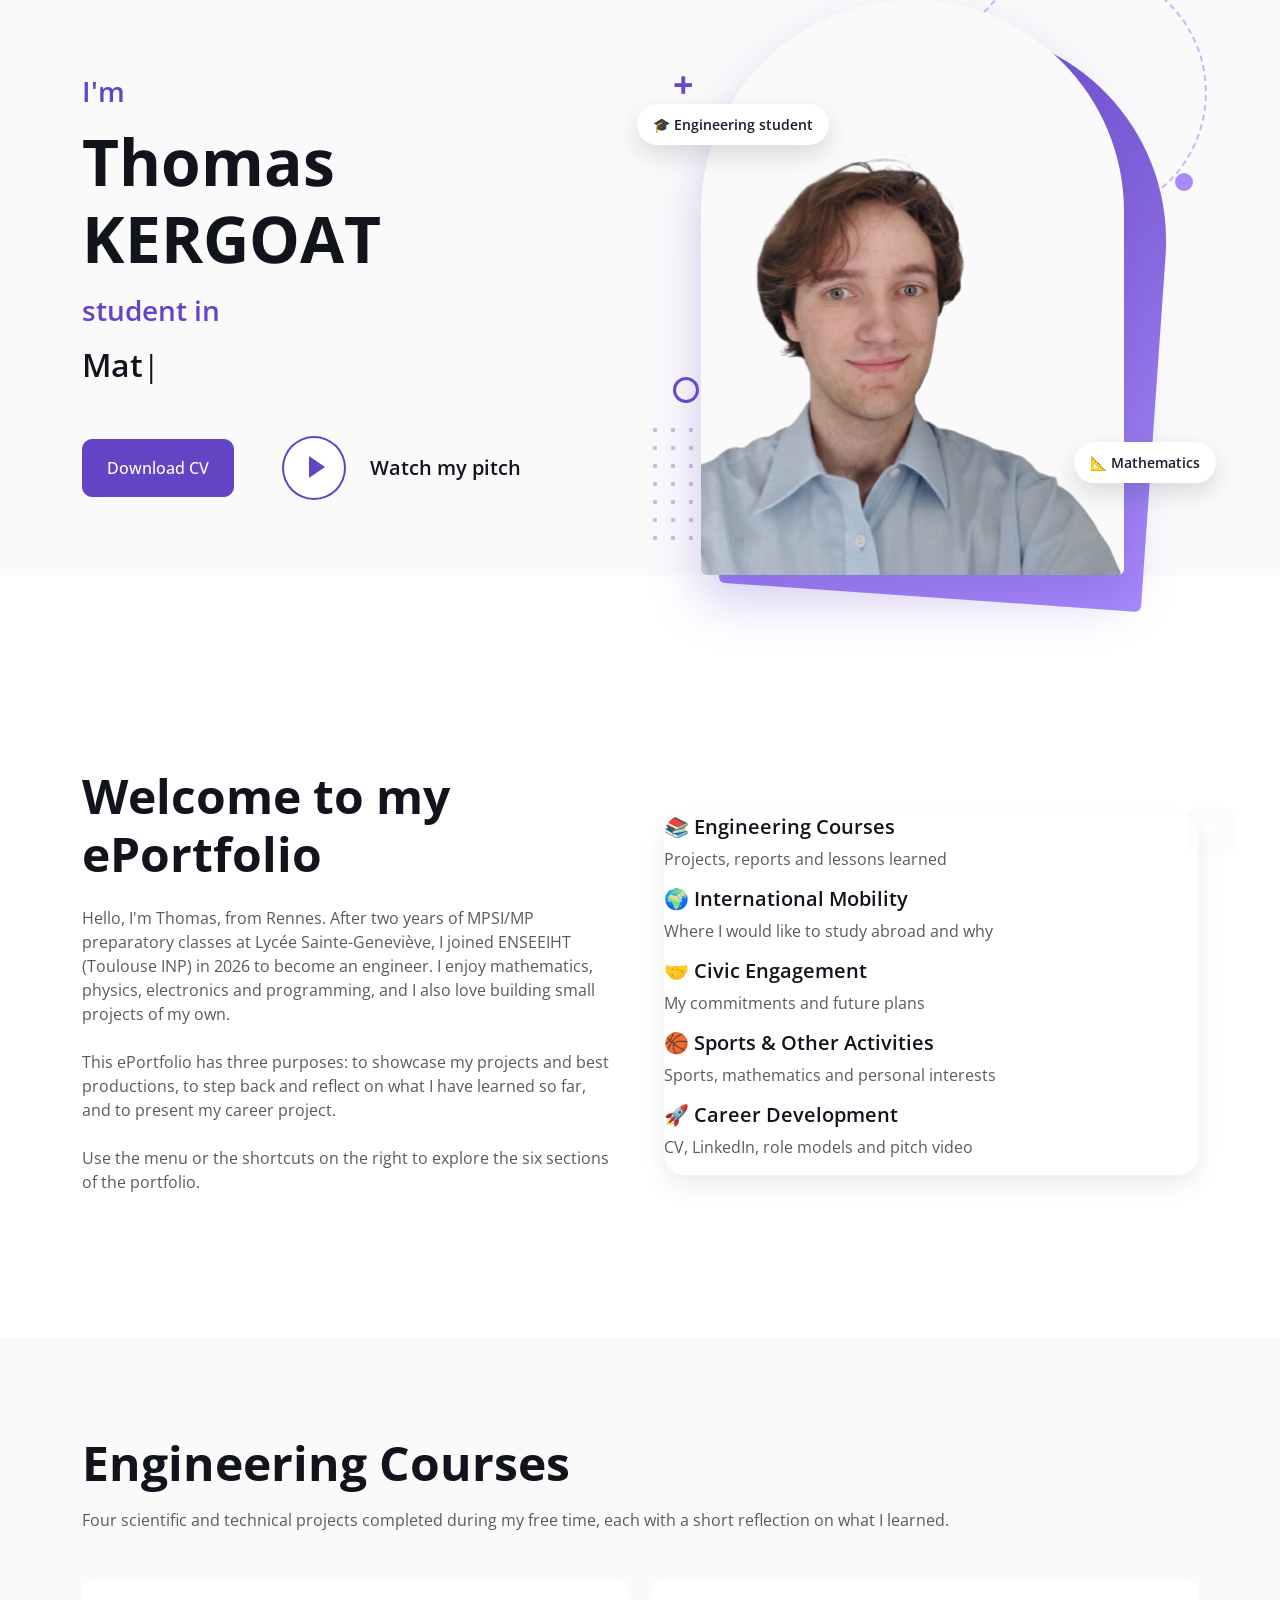
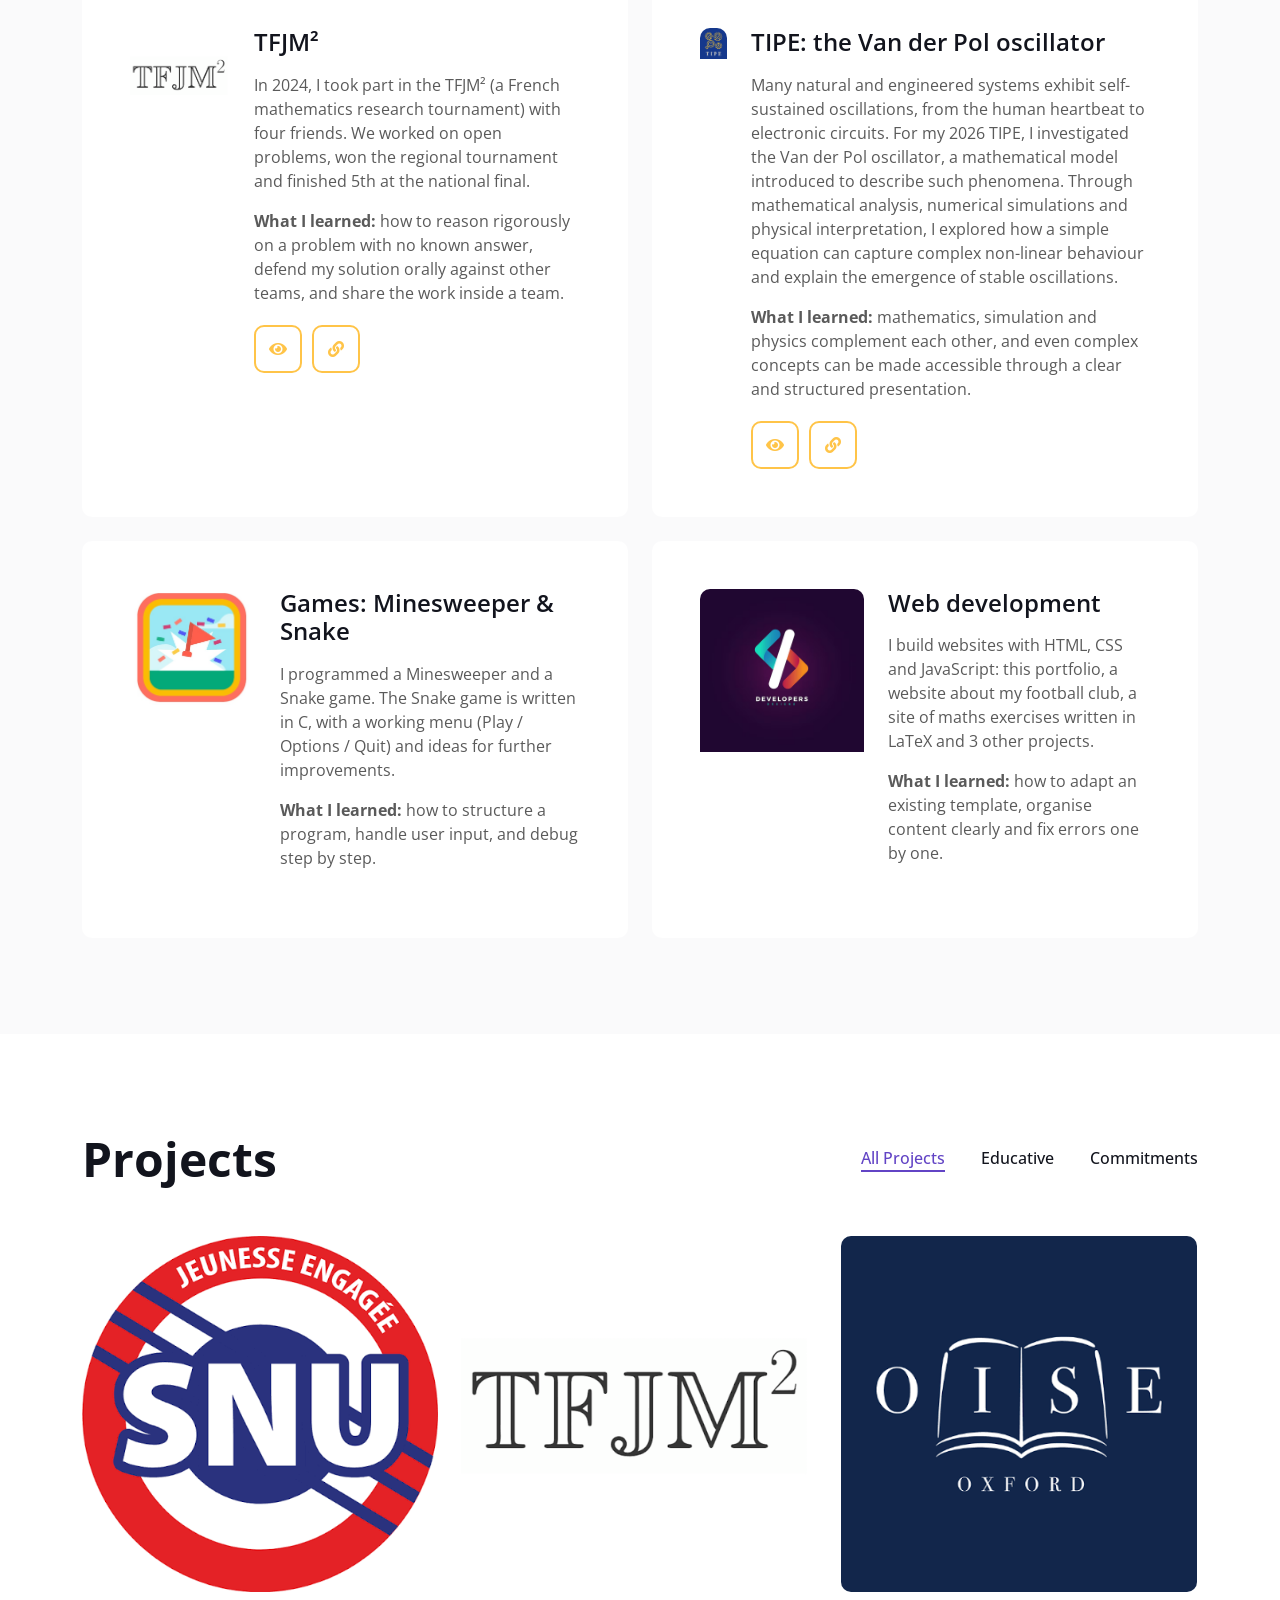
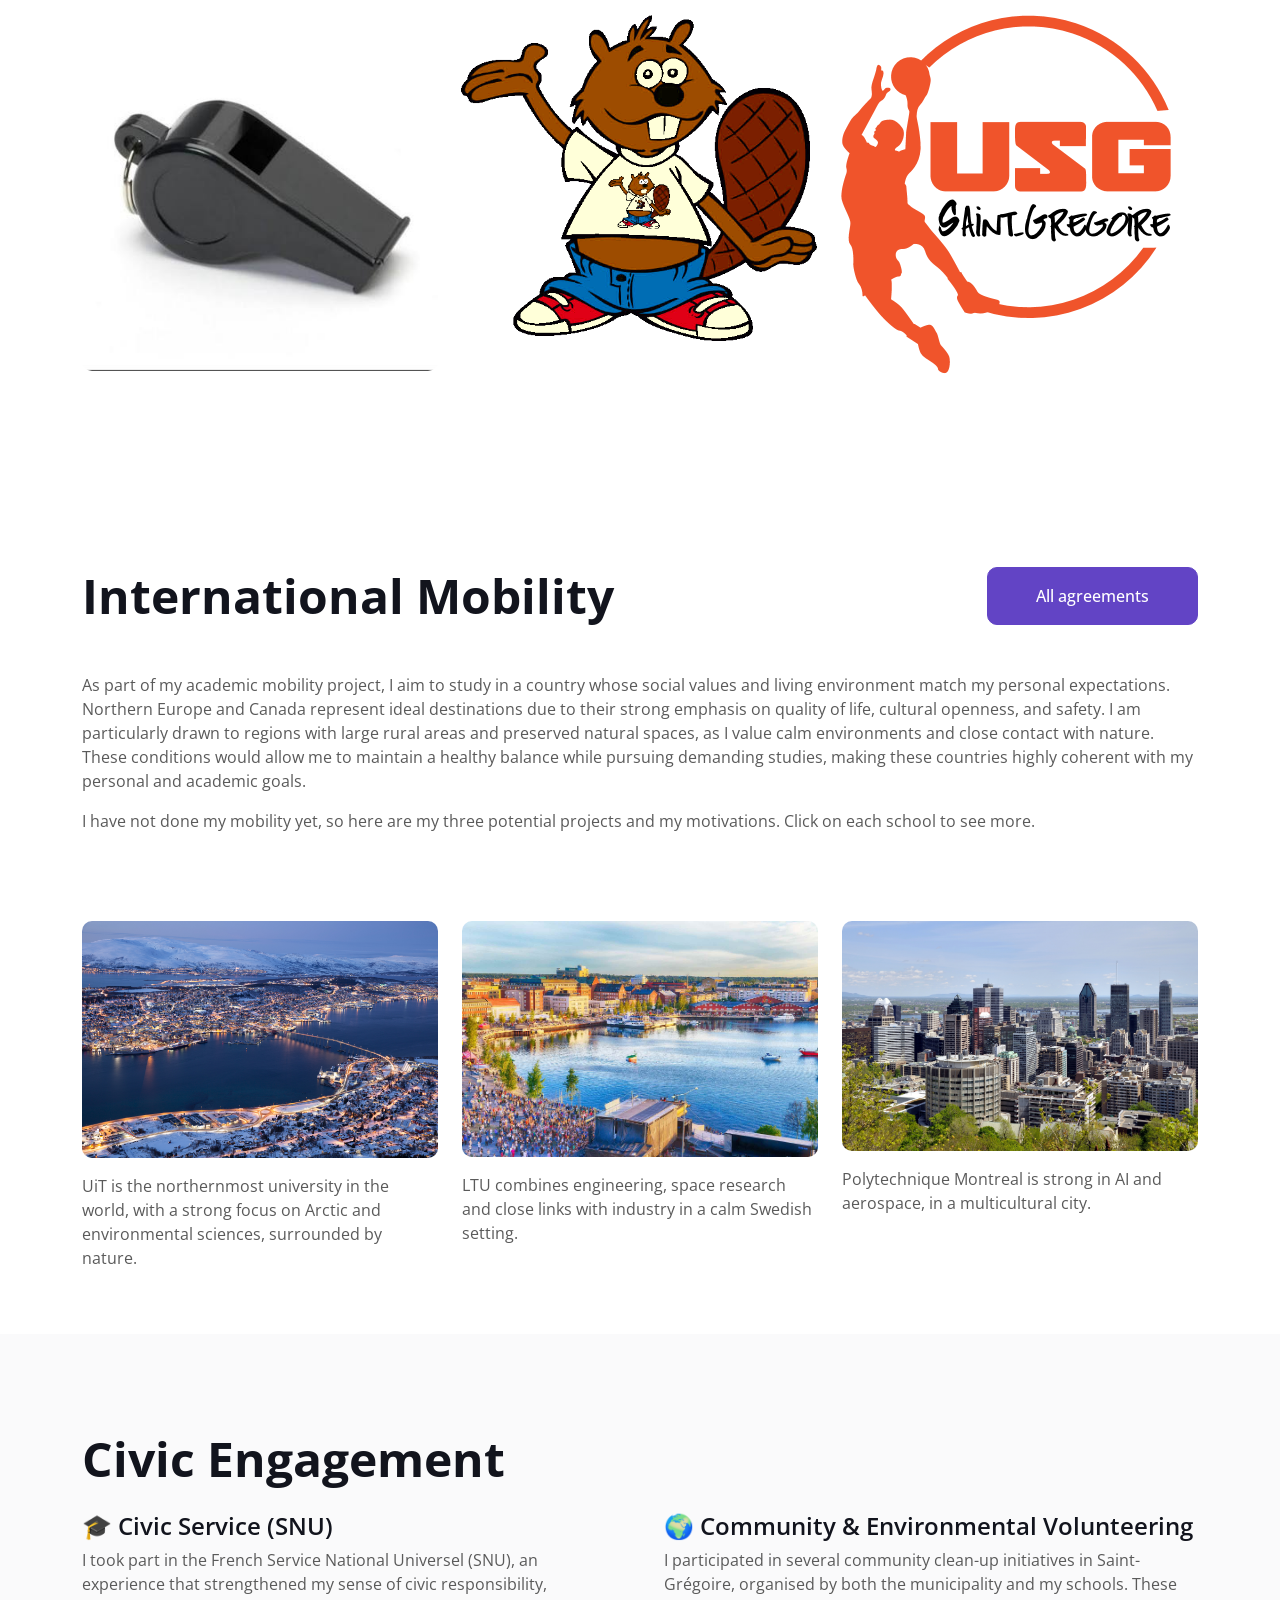
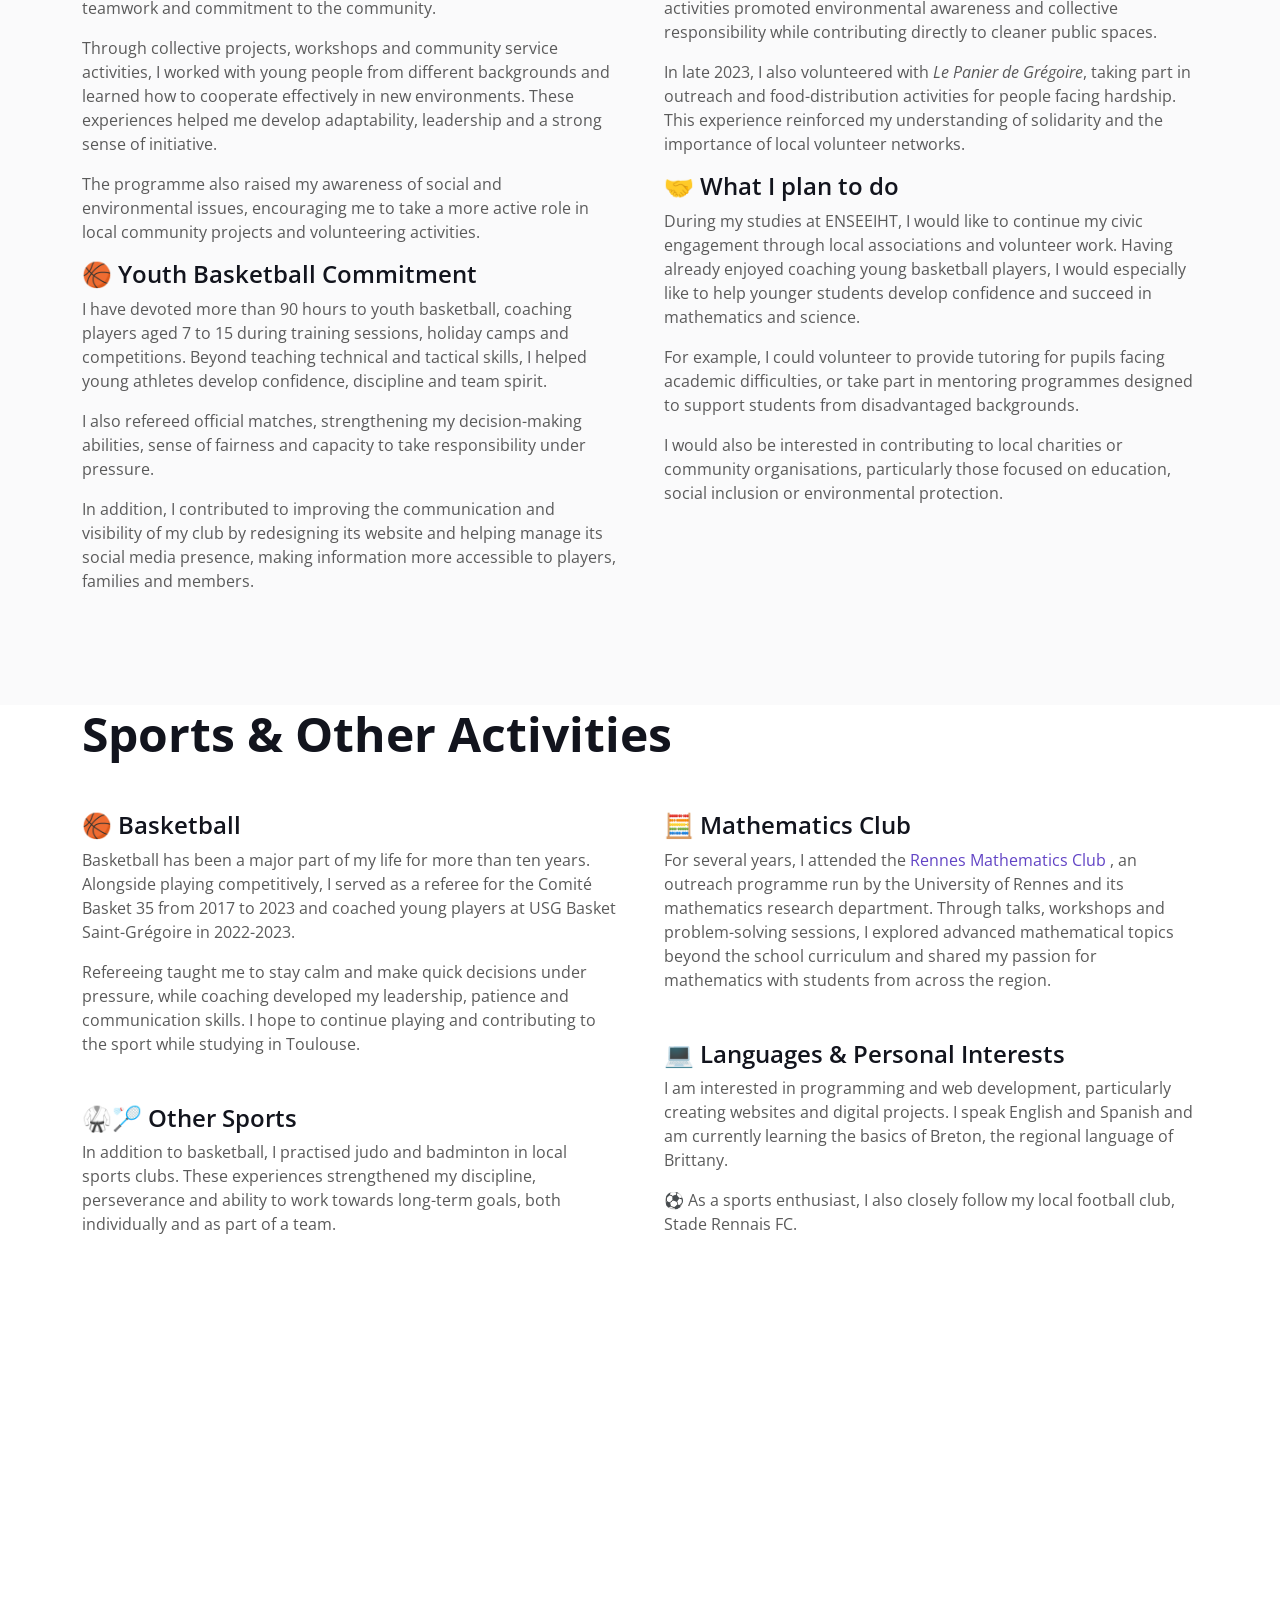
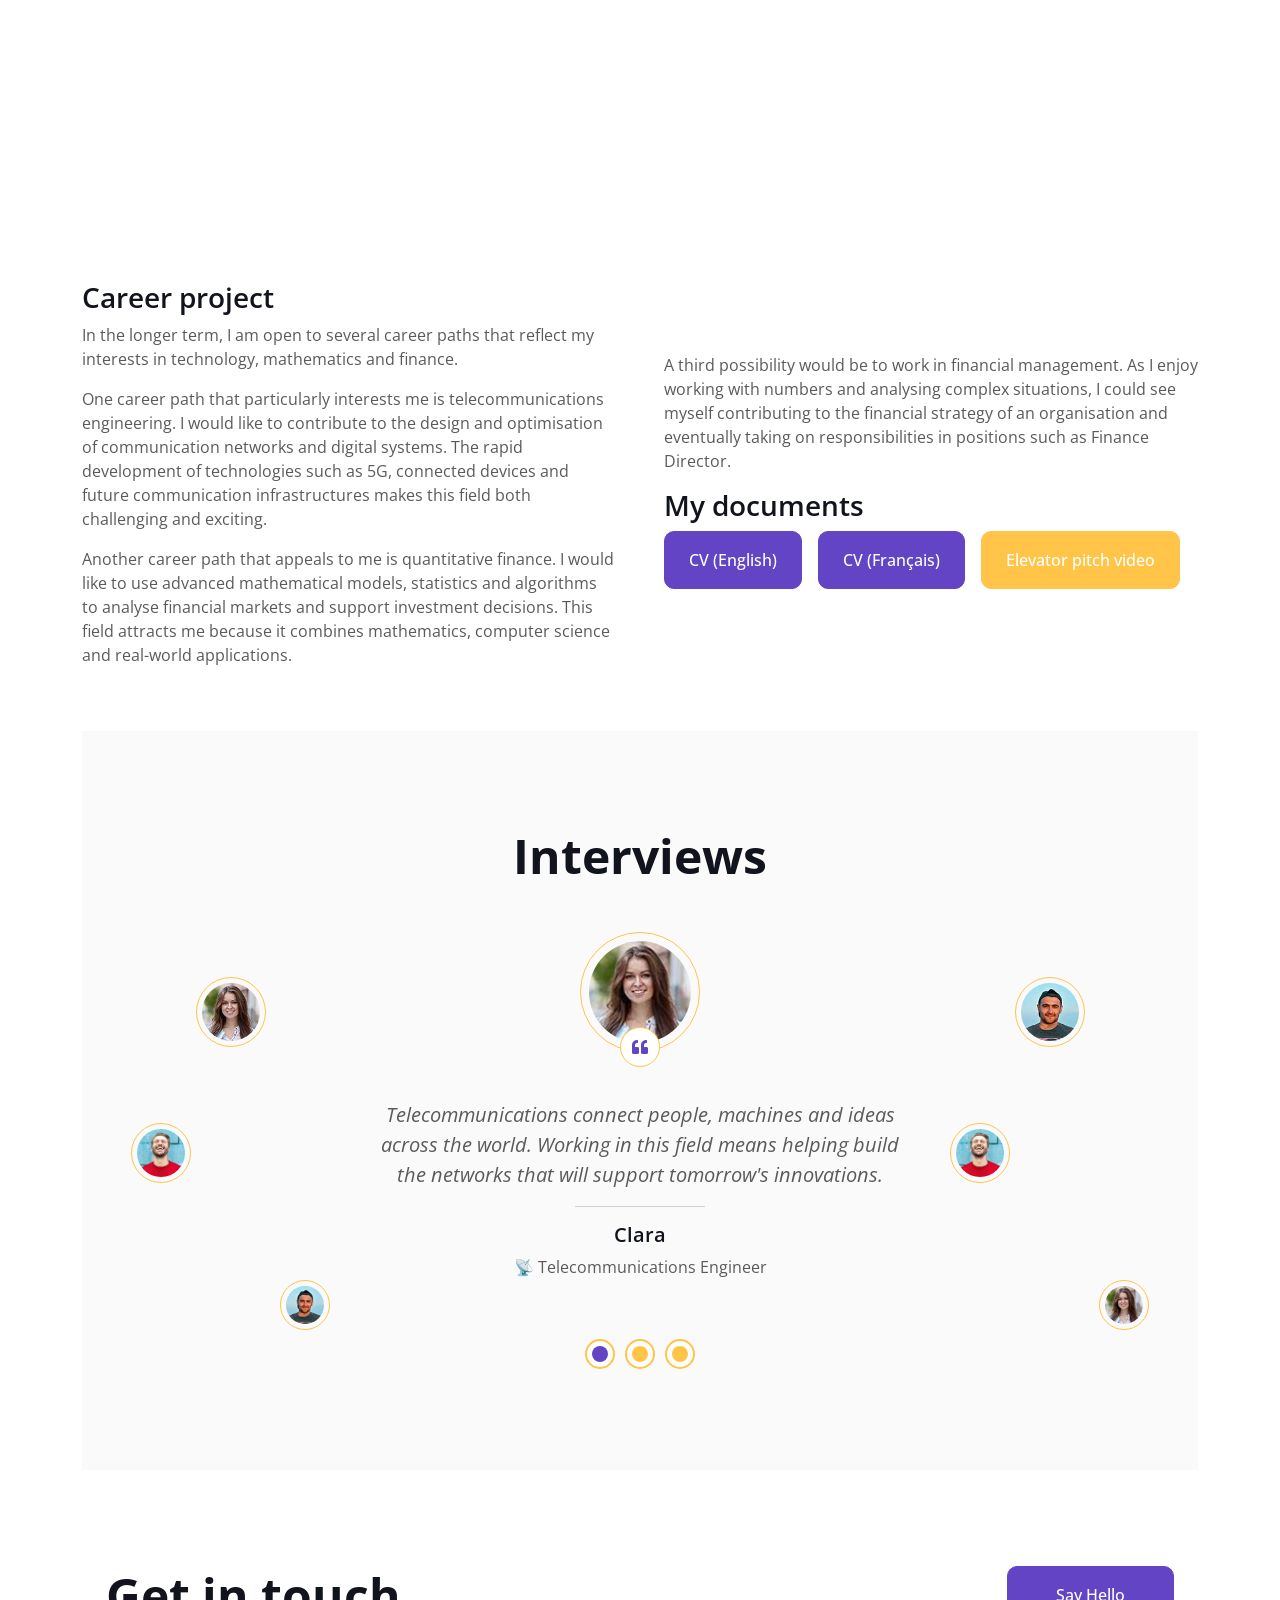
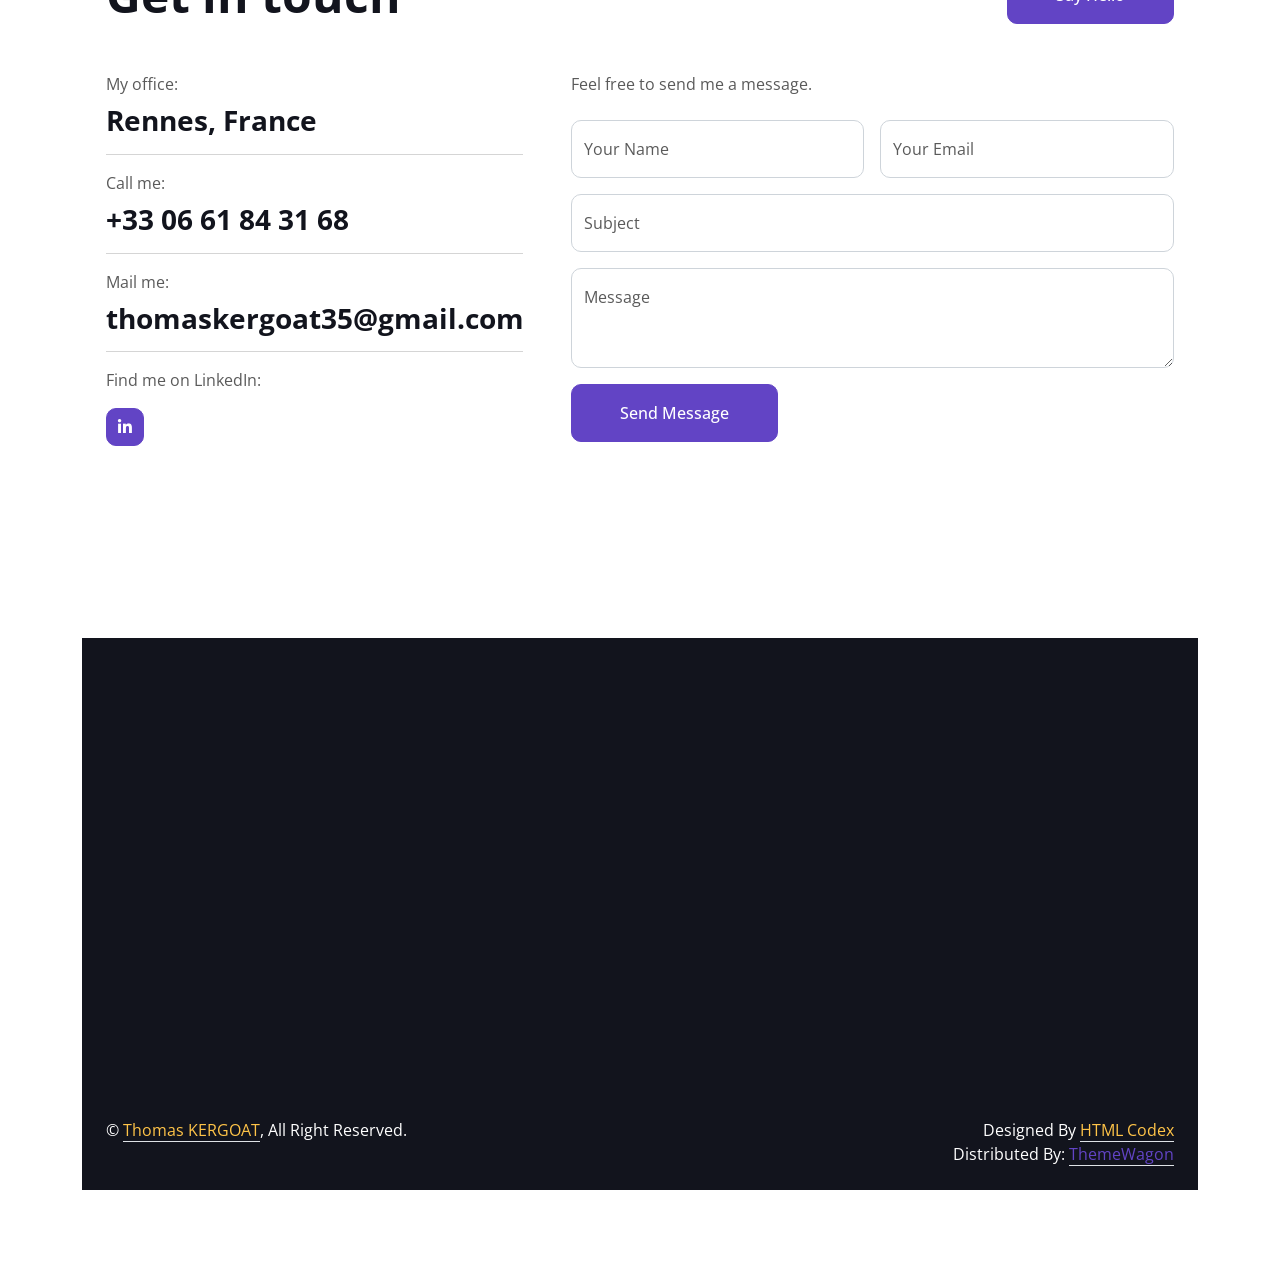
==== commit b159eb35: "Mise à jour de mon ePortfolio" ====
--- a/index.html
+++ b/index.html
@@ -5,8 +5,8 @@
     <meta charset="utf-8">
     <title>KERGOAT Thomas - Personal Portfolio</title>
     <meta content="width=device-width, initial-scale=1.0" name="viewport">
-    <meta content="" name="keywords">
-    <meta content="" name="description">
+    <meta content="ePortfolio, engineering, ENSEEIHT, Toulouse INP, mobility" name="keywords">
+    <meta content="ePortfolio of Thomas Kergoat, engineering student at ENSEEIHT (Toulouse INP)" name="description">
 
     <!-- Favicon -->
     <link href="img/favicon.ico" rel="icon">
@@ -53,17 +53,16 @@
         <div class="collapse navbar-collapse justify-content-between py-4 py-lg-0" id="navbarCollapse">
             <div class="navbar-nav ms-auto py-0">
                 <a href="#home" class="nav-item nav-link active">Home</a>
-                <a href="#about" class="nav-item nav-link">Sports</a>
-                <a href="#skill" class="nav-item nav-link">Experiences</a>
-                <a href="#service" class="nav-item nav-link">Services</a>
+                <a href="#service" class="nav-item nav-link">Engineering</a>
+                <a href="#team" class="nav-item nav-link">Mobility</a>
+                <a href="#civic" class="nav-item nav-link">Civic Engagement</a>
             </div>
             <a href="index.html" class="navbar-brand bg-secondary py-3 px-4 mx-3 d-none d-lg-block">
                 <h1 class="text-primary fw-bold m-0">Portfolio</h1>
             </a>
             <div class="navbar-nav me-auto py-0">
-                <a href="#project" class="nav-item nav-link">Projects</a>
-                <a href="#team" class="nav-item nav-link">Mobility</a>
-                <a href="#testimonial" class="nav-item nav-link">Interviews</a>
+                <a href="#sports" class="nav-item nav-link">Sports &amp; Activities</a>
+                <a href="#career" class="nav-item nav-link">Career Development</a>
                 <a href="#contact" class="nav-item nav-link">Contact</a>
             </div>
         </div>
@@ -82,19 +81,34 @@
                     <h2 class="typed-text-output d-inline"></h2>
                     <div class="typed-text d-none">Engineering, Mathematics, Physics, Electronics, Computer Science, Telecommunications</div>
                     <div class="d-flex align-items-center pt-5">
-                        <a href="" class="btn btn-primary py-3 px-4 me-5">Download CV</a>
+                        <a href="CV_Thomas_Kergoat_EN.pdf" class="btn btn-primary py-3 px-4 me-5" download>Download CV</a>
                         <button type="button" class="btn-play" data-bs-toggle="modal"
-                            data-src="https://www.youtube.com/embed/DWRcNpR6Kdc" data-bs-target="#videoModal">
+                            data-src="Elevator_pitch_video.mp4" data-bs-target="#videoModal">
                             <span></span>
                         </button>
-                        <h5 class="ms-4 mb-0 d-none d-sm-block">Play Video</h5>
+                        <h5 class="ms-4 mb-0 d-none d-sm-block">Watch my pitch</h5>
                     </div>
                 </div>
                 <div class="col-lg-6">
-                    <img class="img-fluid" src="img/Thomas.png" alt="">
-                </div>
-            </div>
-        </div>
+                    <div class="hero-visual">
+                        <span class="deco dots"></span>
+                        <span class="deco ring"></span>
+                        <span class="deco plus plus-1">+</span>
+                        <span class="deco plus plus-2">+</span>
+                        <span class="deco circle circle-1"></span>
+                        <span class="deco circle circle-2"></span>
+
+                        <div class="arch-back"></div>
+                        <div class="arch-frame">
+                        <img src="img/Thomas.png" alt="Thomas Kergoat">
+                        </div>
+
+                        <div class="chip chip-1">🎓 Engineering student</div>
+                        <div class="chip chip-2">📐 Mathematics</div>
+                    </div>
+                </div>
+            </div>
+        </div>  
     </div>
     <!-- Header End -->
 
@@ -104,14 +118,16 @@
         <div class="modal-dialog">
             <div class="modal-content rounded-0">
                 <div class="modal-header">
-                    <h3 class="modal-title" id="exampleModalLabel">Youtube Video</h3>
+                    <h3 class="modal-title" id="exampleModalLabel">My elevator pitch</h3>
                     <button type="button" class="btn-close" data-bs-dismiss="modal" aria-label="Close"></button>
                 </div>
                 <div class="modal-body">
                     <!-- 16:9 aspect ratio -->
                     <div class="ratio ratio-16x9">
-                        <iframe class="embed-responsive-item" src="" id="video" allowfullscreen allowscriptaccess="always"
-                            allow="autoplay"></iframe>
+                        <video id="video" controls preload="none" playsinline>
+                            <source src="Elevator_pitch_video.mp4" type="video/mp4">
+                            Your browser does not support the video tag.
+                        </video>
                     </div>
                 </div>
             </div>
@@ -121,66 +137,308 @@
 
 
     <!-- About Start -->
-    <div class="container-xxl py-6" id="about">
+    <div class="container-xxl py-6" id="welcome">
+    <div class="container">
+        <div class="row g-5">
+            <div class="col-lg-6 wow fadeInUp" data-wow-delay="0.1s">
+                <h1 class="display-5 mb-4">Welcome to my ePortfolio</h1>
+                <p class="mb-4">Hello, I'm Thomas, from Rennes. After two years of MPSI/MP preparatory classes at Lycée Sainte-Geneviève, I joined ENSEEIHT (Toulouse INP) in 2026 to become an engineer. I enjoy mathematics, physics, electronics and programming, and I also love building small projects of my own.</p>
+                <p class="mb-4">This ePortfolio has three purposes: to showcase my projects and best productions, to step back and reflect on what I have learned so far, and to present my career project.</p>
+                <p class="mb-0">Use the menu or the shortcuts on the right to explore the six sections of the portfolio.</p>
+            </div>
+
+            <!-- Colonne droite -->
+            <div class="col-lg-6 wow fadeInUp" data-wow-delay="0.3s">
+                <br><br>
+                <div class="portfolio-menu">
+                    
+                    <a href="#service" class="d-block text-decoration-none text-reset mb-3">
+                        <h5>📚 Engineering Courses</h5>
+                        <p>Projects, reports and lessons learned</p>
+                    </a>
+
+                    <a href="#team" class="d-block text-decoration-none text-reset mb-3">
+                        <h5>🌍 International Mobility</h5>
+                        <p>Where I would like to study abroad and why</p>
+                    </a>
+
+                    <a href="#civic" class="d-block text-decoration-none text-reset mb-3">
+                        <h5>🤝 Civic Engagement</h5>
+                        <p>My commitments and future plans</p>
+                    </a>
+
+                    <a href="#sports" class="d-block text-decoration-none text-reset mb-3">
+                        <h5>🏀 Sports &amp; Other Activities</h5>
+                        <p>Sports, mathematics and personal interests</p>
+                    </a>
+
+                    <a href="#career" class="d-block text-decoration-none text-reset mb-3">
+                        <h5>🚀 Career Development</h5>
+                        <p>CV, LinkedIn, role models and pitch video</p>
+                    </a>
+
+                </div>
+            </div>
+        </div>
+    </div>
+</div>
+<!-- About End -->
+
+
+    
+
+
+    <!-- Service Start -->
+    <div class="container-fluid bg-light my-5 py-6" id="service">
+        <div class="container">
+            <div class="row g-5 mb-5 wow fadeInUp" data-wow-delay="0.1s"><div class="col-12"><h1 class="display-5 mb-3">Engineering Courses</h1>
+            <p class="mb-0">Four scientific and technical projects completed during my free time, each with a short reflection on what I learned.</p></div></div>
+            <div class="row g-4"><div class="col-lg-6 wow fadeInUp" data-wow-delay="0.1s"><div class="service-item d-flex flex-column flex-sm-row bg-white rounded h-100 p-4 p-lg-5">
+<div class="portfolio-img rounded overflow-hidden"><img class="img-fluid" src="img/tfjm.png" alt="TFJM²"></div>
+<div class="ms-sm-4"><h4 class="mb-3">TFJM²</h4><p>In 2024, I took part in the TFJM² (a French mathematics research tournament) with four friends. We worked on open problems, won the regional tournament and finished 5th at the national final.</p><p><strong>What I learned:</strong> how to reason rigorously on a problem with no known answer, defend my solution orally against other teams, and share the work inside a team.</p>
+<div class="service-btn"><a class="btn btn-lg-square btn-outline-secondary border-2" href="https://tfjm.org/"><i class="fa fa-eye"></i></a><a class="btn btn-lg-square btn-outline-secondary border-2" href="AOM_4_final.pdf" download><i class="fa fa-link"></i></a></div></div></div></div><div class="col-lg-6 wow fadeInUp" data-wow-delay="0.3s"><div class="service-item d-flex flex-column flex-sm-row bg-white rounded h-100 p-4 p-lg-5">
+<div class="portfolio-img rounded overflow-hidden"><img class="img-fluid" src="img/TIPE.png" alt="TIPE: the Van der Pol oscillator"></div>
+<div class="ms-sm-4"><h4 class="mb-3">TIPE: the Van der Pol oscillator</h4><p>Many natural and engineered systems exhibit self-sustained oscillations, from the human heartbeat to electronic circuits. For my 2026 TIPE, I investigated the Van der Pol oscillator, a mathematical model introduced to describe such phenomena. Through mathematical analysis, numerical simulations and physical interpretation, I explored how a simple equation can capture complex non-linear behaviour and explain the emergence of stable oscillations.</p><p><strong>What I learned:</strong> mathematics, simulation and physics complement each other, and even complex concepts can be made accessible through a clear and structured presentation.</p>
+<div class="service-btn"><a class="btn btn-lg-square btn-outline-secondary border-2" href="https://www.scei-concours.fr/tipe.html"><i class="fa fa-eye"></i></a><a class="btn btn-lg-square btn-outline-secondary border-2" href="Van_der_Pol_pres_scei.pdf" download><i class="fa fa-link"></i></a></div></div></div></div><div class="col-lg-6 wow fadeInUp" data-wow-delay="0.1s"><div class="service-item d-flex flex-column flex-sm-row bg-white rounded h-100 p-4 p-lg-5">
+<div class="portfolio-img rounded overflow-hidden"><img class="img-fluid" src="img/demineur.jpg" alt="Games: Minesweeper &amp; Snake"></div>
+<div class="ms-sm-4"><h4 class="mb-3">Games: Minesweeper &amp; Snake</h4><p>I programmed a Minesweeper and a Snake game. The Snake game is written in C, with a working menu (Play / Options / Quit) and ideas for further improvements.</p><p><strong>What I learned:</strong> how to structure a program, handle user input, and debug step by step.</p>
+<div class="service-btn"></div></div></div></div><div class="col-lg-6 wow fadeInUp" data-wow-delay="0.3s"><div class="service-item d-flex flex-column flex-sm-row bg-white rounded h-100 p-4 p-lg-5">
+<div class="portfolio-img rounded overflow-hidden"><img class="img-fluid" src="img/devweb.avif" alt="Web development"></div>
+<div class="ms-sm-4"><h4 class="mb-3">Web development</h4><p>I build websites with HTML, CSS and JavaScript: this portfolio, a website about my football club, a site of maths exercises written in LaTeX and 3 other projects.</p><p><strong>What I learned:</strong> how to adapt an existing template, organise content clearly and fix errors one by one.</p>
+<div class="service-btn"></div></div></div></div></div>
+        </div>
+    </div>
+    <!-- Service End -->
+
+
+    <!-- Projects Start -->
+    <div class="container-xxl py-6 pt-5" id="project">
+        <div class="container">
+            <div class="row g-5 mb-5 align-items-center wow fadeInUp" data-wow-delay="0.1s">
+                <div class="col-lg-6">
+                    <h1 class="display-5 mb-0">Projects</h1>
+                </div>
+                <div class="col-lg-6 text-lg-end">
+                    <ul class="list-inline mx-n3 mb-0" id="portfolio-flters">
+                        <li class="mx-3 active" data-filter="*">All Projects</li>
+                        <li class="mx-3" data-filter=".first">Educative</li>
+                        <li class="mx-3" data-filter=".second">Commitments</li>
+                    </ul>
+                </div>
+            </div>
+            <div class="row g-4 portfolio-container wow fadeInUp" data-wow-delay="0.1s">
+                <div class="col-lg-4 col-md-6 portfolio-item second">
+                    <div class="portfolio-img rounded overflow-hidden">
+                        <img class="img-fluid" src="img/snu.png" alt="Portfolio image">
+                        <div class="portfolio-btn">
+                            <a class="btn btn-lg-square btn-outline-secondary border-2 mx-1" href="img/snu.png" data-lightbox="portfolio"><i class="fa fa-eye"></i></a>
+                            <a class="btn btn-lg-square btn-outline-secondary border-2 mx-1" href="https://www.snu.gouv.fr/"><i class="fa fa-link"></i></a>
+                            <p class="portfolio-caption">In 2022, I participated in the French National Universal Service (SNU).</p>
+
+                        </div>
+                    </div>
+                </div>
+                <div class="col-lg-4 col-md-6 portfolio-item first">
+                    <div class="portfolio-img rounded overflow-hidden">
+                        <img class="img-fluid" src="img/tfjm.png" alt="Portfolio image">
+                        <div class="portfolio-btn">
+                            <a class="btn btn-lg-square btn-outline-secondary border-2 mx-1" href="img/tfjm.png" data-lightbox="portfolio"><i class="fa fa-eye"></i></a>
+                            <a class="btn btn-lg-square btn-outline-secondary border-2 mx-1" href="https://tfjm.org/"><i class="fa fa-link"></i></a>
+                            <p class="portfolio-caption">In 2024, my team won the TFJM² regional tournament in Rennes and achieved 5th place nationally.<br> I was also awarded Best Opponent in the national final.</p>
+
+                        </div>
+                    </div>
+                </div>
+                <div class="col-lg-4 col-md-6 portfolio-item first">
+                    <div class="portfolio-img rounded overflow-hidden">
+                        <img class="img-fluid" src="img/oise.png" alt="Portfolio image">
+                        <div class="portfolio-btn">
+                            <a class="btn btn-lg-square btn-outline-secondary border-2 mx-1" href="img/oise.png" data-lightbox="portfolio"><i class="fa fa-eye"></i></a>
+                            <a class="btn btn-lg-square btn-outline-secondary border-2 mx-1" href="https://www.oise.com/fr"><i class="fa fa-link"></i></a>
+                            <p class="portfolio-caption">In 2025, I attended an intensive English programme in Oxford with OISE, specifically designed to prepare students for French engineering school entrance examinations.</p>
+                        </div>
+                    </div>
+                </div>
+                <div class="col-lg-4 col-md-6 portfolio-item second">
+                    <div class="portfolio-img rounded overflow-hidden">
+                        <img class="img-fluid" src="img/sifflet.jpg" alt="Portfolio image">
+                        <div class="portfolio-btn">
+                            <a class="btn btn-lg-square btn-outline-secondary border-2 mx-1" href="img/sifflet.jpg" data-lightbox="portfolio"><i class="fa fa-eye"></i></a>
+                            <a class="btn btn-lg-square btn-outline-secondary border-2 mx-1" href="https://illeetvilainebasketball.org/formation-arbitre-officiel"><i class="fa fa-link"></i></a>
+                            <p class="portfolio-caption">Coached young basketball players and officiated games as a referee for several years.</p>
+                        </div>
+                    </div>
+                </div>
+                <div class="col-lg-4 col-md-6 portfolio-item first">
+                    <div class="portfolio-img rounded overflow-hidden">
+                        <img class="img-fluid" src="img/cci2.png" alt="Portfolio image">
+                        <div class="portfolio-btn">
+                            <a class="btn btn-lg-square btn-outline-secondary border-2 mx-1" href="img/cci2.png" data-lightbox="portfolio"><i class="fa fa-eye"></i></a>
+                            <a class="btn btn-lg-square btn-outline-secondary border-2 mx-1" href="https://castor-informatique.fr/"><i class="fa fa-link"></i></a>
+                            <p class="portfolio-caption">Participated almost every year in the Castor Informatique and Algoréa competitions, regularly achieving top 100 rankings nationwide.</p>
+                        </div>
+                    </div>
+                </div>
+                <div class="col-lg-4 col-md-6 portfolio-item second">
+                    <div class="portfolio-img rounded overflow-hidden">
+                        <img class="img-fluid" src="img/usg.png" alt="Portfolio image">
+                        <div class="portfolio-btn">
+                            <a class="btn btn-lg-square btn-outline-secondary border-2 mx-1" href="img/usg.png" data-lightbox="portfolio"><i class="fa fa-eye"></i></a>
+                            <a class="btn btn-lg-square btn-outline-secondary border-2 mx-1" href="https://usg-basket.com/"><i class="fa fa-link"></i></a>
+                            <p class="portfolio-caption">Played competitive basketball for 10 years at USG Saint-Grégoire and volunteered for one year.</p>
+                        </div>
+                    </div>
+                </div>
+            </div>
+        </div>
+    </div>
+    <!-- Projects End -->
+
+
+    <!-- Team Start -->
+    <div class="container-xxl py-6 pb-5" id="team">
+        <div class="container">
+            <div class="row g-5 mb-5 wow fadeInUp" data-wow-delay="0.1s">
+                <div class="col-lg-6"><h1 class="display-5 mb-0">International Mobility</h1></div>
+                <div class="col-lg-6 text-lg-end"><a class="btn btn-primary py-3 px-5" href="http://inpt.adv-pub.moveonfr.com/report-page-1581/">All agreements</a></div>
+            </div>
+            <p>As part of my academic mobility project, I aim to study in a country whose social values and living environment match my personal expectations. Northern Europe and Canada represent ideal destinations due to their strong emphasis on quality of life, cultural openness, and safety. I am particularly drawn to regions with large rural areas and preserved natural spaces, as I value calm environments and close contact with nature. These conditions would allow me to maintain a healthy balance while pursuing demanding studies, making these countries highly coherent with my personal and academic goals.</p><p>I have not done my mobility yet, so here are my three potential projects and my motivations. Click on each school to see more.</p>      <br><br><br><div class="row g-4"><div class="col-lg-4 col-md-6 wow fadeInUp" data-wow-delay="0.1s"><div class="team-item position-relative"><a href="page-tromso.html"><img class="img-fluid rounded" src="img/tromso.jpg" alt="Tromsø, Norway"><div class="team-text bg-white rounded-end p-4"><div><h5>Tromsø</h5><span>Norway</span></div><i class="fa fa-arrow-right fa-2x text-primary"></i></div></a></div><p class="mt-3">UiT is the northernmost university in the world, with a strong focus on Arctic and environmental sciences, surrounded by nature.</p></div><div class="col-lg-4 col-md-6 wow fadeInUp" data-wow-delay="0.3s"><div class="team-item position-relative"><a href="page-lulea.html"><img class="img-fluid rounded" src="img/lulea.jpg" alt="Luleå, Sweden"><div class="team-text bg-white rounded-end p-4"><div><h5>Luleå</h5><span>Sweden</span></div><i class="fa fa-arrow-right fa-2x text-primary"></i></div></a></div><p class="mt-3">LTU combines engineering, space research and close links with industry in a calm Swedish setting.</p></div><div class="col-lg-4 col-md-6 wow fadeInUp" data-wow-delay="0.5s"><div class="team-item position-relative"><a href="page-montreal.html"><img class="img-fluid rounded" src="img/montreal2.jpg" alt="Montréal, Canada"><div class="team-text bg-white rounded-end p-4"><div><h5>Montreal</h5><span>Canada</span></div><i class="fa fa-arrow-right fa-2x text-primary"></i></div></a></div><p class="mt-3">Polytechnique Montreal is strong in AI and aerospace, in a multicultural city.</p></div></div>
+        </div>
+    </div>
+    <!-- Team End -->
+
+
+    <div class="container-xxl py-6 bg-light" id="civic"><div class="container"><h1 class="display-5 mb-4">Civic Engagement</h1><div class="row g-5"><div class="col-lg-6">    <h4>🎓 Civic Service (SNU)</h4>
+
+<p>
+    I took part in the French Service National Universel (SNU), an experience that strengthened my sense of civic responsibility, teamwork and commitment to the community.
+</p>
+
+<p>
+    Through collective projects, workshops and community service activities, I worked with young people from different backgrounds and learned how to cooperate effectively in new environments. These experiences helped me develop adaptability, leadership and a strong sense of initiative.
+</p>
+
+<p>
+    The programme also raised my awareness of social and environmental issues, encouraging me to take a more active role in local community projects and volunteering activities.
+</p>
+
+    <h4>🏀 Youth Basketball Commitment</h4>
+    <p>
+        I have devoted more than 90 hours to youth basketball, coaching players aged 7 to 15 during training sessions, holiday camps and competitions. Beyond teaching technical and tactical skills, I helped young athletes develop confidence, discipline and team spirit.
+    </p>
+
+    <p>
+        I also refereed official matches, strengthening my decision-making abilities, sense of fairness and capacity to take responsibility under pressure.
+    </p>
+
+    <p>
+        In addition, I contributed to improving the communication and visibility of my club by redesigning its website and helping manage its social media presence, making information more accessible to players, families and members.
+    </p>
+
+    </div>
+<div class="col-lg-6">
+    
+    <h4>🌍 Community & Environmental Volunteering</h4>
+    <p>
+        I participated in several community clean-up initiatives in Saint-Grégoire, organised by both the municipality and my schools. These activities promoted environmental awareness and collective responsibility while contributing directly to cleaner public spaces.
+    </p>
+
+    <p>
+        In late 2023, I also volunteered with <em>Le Panier de Grégoire</em>, taking part in outreach and food-distribution activities for people facing hardship. This experience reinforced my understanding of solidarity and the importance of local volunteer networks.
+    </p>
+    
+    <h4>🤝 What I plan to do</h4>
+
+<p>
+    During my studies at ENSEEIHT, I would like to continue my civic engagement through local associations and volunteer work. Having already enjoyed coaching young basketball players, I would especially like to help younger students develop confidence and succeed in mathematics and science.
+</p>
+
+<p>
+    For example, I could volunteer to provide tutoring for pupils facing academic difficulties, or take part in mentoring programmes designed to support students from disadvantaged backgrounds.
+</p>
+
+<p>
+    I would also be interested in contributing to local charities or community organisations, particularly those focused on education, social inclusion or environmental protection.
+</p>
+</div></div></div></div>
+    <div class="container" id="sports">
+        <h1 class="display-5 mb-4">Sports &amp; Other Activities</h1>
+<br>
+        <div class="row g-5">
+
+            <!-- Colonne gauche -->
+            <div class="col-lg-6">
+
+                <h4>🏀 Basketball</h4>
+                <p>
+                    Basketball has been a major part of my life for more than ten years. Alongside playing competitively, I served as a referee for the Comité Basket 35 from 2017 to 2023 and coached young players at USG Basket Saint-Grégoire in 2022-2023.
+                </p>
+
+                <p>
+                    Refereeing taught me to stay calm and make quick decisions under pressure, while coaching developed my leadership, patience and communication skills. I hope to continue playing and contributing to the sport while studying in Toulouse.
+                </p>
+
+                <h4 class="mt-5">🥋🏸 Other Sports</h4>
+                <p>
+                    In addition to basketball, I practised judo and badminton in local sports clubs. These experiences strengthened my discipline, perseverance and ability to work towards long-term goals, both individually and as part of a team.
+                </p>
+
+            </div>
+
+            <!-- Colonne droite -->
+            <div class="col-lg-6">
+
+                <h4>🧮 Mathematics Club</h4>
+                    <p>
+                        For several years, I attended the
+                        <a href="https://irmar.univ-rennes.fr/club-rennes-et-maths"
+                        target="_blank"
+                        rel="noopener noreferrer">
+                        Rennes Mathematics Club
+                        </a>,
+                        an outreach programme run by the University of Rennes and its mathematics research department. Through talks, workshops and problem-solving sessions, I explored advanced mathematical topics beyond the school curriculum and shared my passion for mathematics with students from across the region.
+                    </p>
+
+                <h4 class="mt-5">💻 Languages &amp; Personal Interests</h4>
+                <p>
+                    I am interested in programming and web development, particularly creating websites and digital projects. I speak English and Spanish and am currently learning the basics of Breton, the regional language of Brittany.
+                </p>
+
+                <p>
+                    ⚽ As a sports enthusiast, I also closely follow my local football club, Stade Rennais FC.
+                </p>
+
+            </div>
+
+        </div>
+    </div>
+</div>
+<br>
+    <div class="container-xxl py-6 pb-5" id="career">
         <div class="container">
             <div class="row g-5">
                 <div class="col-lg-6 wow fadeInUp" data-wow-delay="0.1s">
-                    <div class="d-flex align-items-center mb-5">
-                        <div class="years flex-shrink-0 text-center me-4">
-                            <h1 class="display-1 mb-0">15</h1>
-                            <h5 class="mb-0">Years</h5>
-                        </div>
-                        <h3 class="lh-base mb-0">of working experience as a web designer & developer</h3>
-                    </div>
-                    <p class="mb-4">Stet no et lorem dolor et diam, amet duo ut dolore vero eos. No stet est diam rebum amet diam ipsum. Clita clita labore, dolor duo nonumy clita sit at, sed sit sanctus dolor eos.</p>
-                    <p class="mb-3"><i class="far fa-check-circle text-primary me-3"></i>Afordable Prices</p>
-                    <p class="mb-3"><i class="far fa-check-circle text-primary me-3"></i>High Quality Product</p>
-                    <p class="mb-3"><i class="far fa-check-circle text-primary me-3"></i>On Time Project Delivery</p>
-                    <a class="btn btn-primary py-3 px-5 mt-3" href="">Read More</a>
-                </div>
-                <div class="col-lg-6 wow fadeInUp" data-wow-delay="0.5s">
-                    <div class="row g-3 mb-4">
-                        <div class="col-sm-6">
-                            <img class="img-fluid rounded" src="img/about-1.jpg" alt="">
-                        </div>
-                        <div class="col-sm-6">
-                            <img class="img-fluid rounded" src="img/about-2.jpg" alt="">
-                        </div>
-                    </div>
-                    <div class="d-flex align-items-center mb-3">
-                        <h5 class="border-end pe-3 me-3 mb-0">Happy Clients</h5>
-                        <h2 class="text-primary fw-bold mb-0" data-toggle="counter-up">1234</h2>
-                    </div>
-                    <p class="mb-4">Stet no et lorem dolor et diam, amet duo ut dolore vero eos. No stet est diam amet diam ipsum clita labore dolor duo clita.</p>
-                    <div class="d-flex align-items-center mb-3">
-                        <h5 class="border-end pe-3 me-3 mb-0">Projects Completed</h5>
-                        <h2 class="text-primary fw-bold mb-0" data-toggle="counter-up">1234</h2>
-                    </div>
-                    <p class="mb-0">Stet no et lorem dolor et diam, amet duo ut dolore vero eos. No stet est diam amet diam ipsum clita labore dolor duo clita.</p>
-                </div>
-            </div>
-        </div>
-    </div>
-    <!-- About End -->
-
-
-    <!-- Expertise Start -->
-    <div class="container-xxl py-6 pb-5" id="skill">
-        <div class="container">
-            <div class="row g-5">
-                <div class="col-lg-6 wow fadeInUp" data-wow-delay="0.1s">
-                    <h1 class="display-5 mb-5">Skills & Experiences</h1>
+                    <h1 class="display-5 mb-4">Career Development</h1>
                     <p class="mb-4">As part of my commitment to continuous improvement, I enjoy taking on new professional challenges and developing my skills.</p>
-                    <h3 class="mb-4">My Skills</h3>
+                    <h3 class="mb-4">My Skills &amp; Experiences</h3>
                     <div class="row align-items-center">
                         <div class="col-md-6">
                             <div class="skill mb-4">
                                 <div class="d-flex justify-content-between">
+                                    <h6 class="font-weight-bold">French</h6>
+                                    <h6 class="font-weight-bold">Native</h6>
+                                </div>
+                                <div class="progress">
+                                    <div class="progress-bar bg-primary" role="progressbar" aria-valuenow="100" aria-valuemin="0" aria-valuemax="100"></div>
+                                </div>
+                            </div>
+                            <div class="skill mb-4">
+                                <div class="d-flex justify-content-between">
                                     <h6 class="font-weight-bold">English</h6>
                                     <h6 class="font-weight-bold">B2</h6>
                                 </div>
                                 <div class="progress">
-                                    <div class="progress-bar bg-primary" role="progressbar" aria-valuenow="95" aria-valuemin="0" aria-valuemax="100"></div>
+                                    <div class="progress-bar bg-warning" role="progressbar" aria-valuenow="70" aria-valuemin="0" aria-valuemax="100"></div>
                                 </div>
                             </div>
                             <div class="skill mb-4">
@@ -189,45 +447,36 @@
                                     <h6 class="font-weight-bold">B1</h6>
                                 </div>
                                 <div class="progress">
-                                    <div class="progress-bar bg-warning" role="progressbar" aria-valuenow="85" aria-valuemin="0" aria-valuemax="100"></div>
-                                </div>
-                            </div>
-                            <div class="skill mb-4">
-                                <div class="d-flex justify-content-between">
-                                    <h6 class="font-weight-bold">Breton</h6>
-                                    <h6 class="font-weight-bold">Bases</h6>
-                                </div>
-                                <div class="progress">
-                                    <div class="progress-bar bg-danger" role="progressbar" aria-valuenow="90" aria-valuemin="0" aria-valuemax="100"></div>
+                                    <div class="progress-bar bg-danger" role="progressbar" aria-valuenow="50" aria-valuemin="0" aria-valuemax="100"></div>
                                 </div>
                             </div>
                         </div>
                         <div class="col-md-6">
                             <div class="skill mb-4">
                                 <div class="d-flex justify-content-between">
-                                    <h6 class="font-weight-bold">HTML/CSS</h6>
-                                    <h6 class="font-weight-bold">80%</h6>
+                                    <h6 class="font-weight-bold">Python</h6>
+                                    <h6 class="font-weight-bold">Intermediate</h6>
                                 </div>
                                 <div class="progress">
-                                    <div class="progress-bar bg-danger" role="progressbar" aria-valuenow="90" aria-valuemin="0" aria-valuemax="100"></div>
+                                    <div class="progress-bar bg-danger" role="progressbar" aria-valuenow="80" aria-valuemin="0" aria-valuemax="100"></div>
                                 </div>
                             </div>
                             <div class="skill mb-4">
                                 <div class="d-flex justify-content-between">
-                                    <h6 class="font-weight-bold">Python</h6>
-                                    <h6 class="font-weight-bold">90%</h6>
+                                    <h6 class="font-weight-bold">LaTeX</h6>
+                                    <h6 class="font-weight-bold">Advanced</h6>
                                 </div>
                                 <div class="progress">
-                                    <div class="progress-bar bg-dark" role="progressbar" aria-valuenow="95" aria-valuemin="0" aria-valuemax="100"></div>
+                                    <div class="progress-bar bg-dark" role="progressbar" aria-valuenow="90" aria-valuemin="0" aria-valuemax="100"></div>
                                 </div>
                             </div>
                             <div class="skill mb-4">
                                 <div class="d-flex justify-content-between">
                                     <h6 class="font-weight-bold">C</h6>
-                                    <h6 class="font-weight-bold">20%</h6>
+                                    <h6 class="font-weight-bold">Beginner</h6>
                                 </div>
                                 <div class="progress">
-                                    <div class="progress-bar bg-info" role="progressbar" aria-valuenow="85" aria-valuemin="0" aria-valuemax="100"></div>
+                                    <div class="progress-bar bg-info" role="progressbar" aria-valuenow="40" aria-valuemin="0" aria-valuemax="100"></div>
                                 </div>
                             </div>
                         </div>
@@ -304,272 +553,18 @@
             </div>
         </div>
     </div>
-    <!-- Expertise End -->
-
-
-    <!-- Service Start -->
-    <div class="container-fluid bg-light my-5 py-6" id="service">
-        <div class="container">
-            <div class="row g-5 mb-5 wow fadeInUp" data-wow-delay="0.1s">
-                <div class="col-lg-6">
-                    <h1 class="display-5 mb-0">Engineering projects</h1>
-                </div>
-                <div class="col-lg-6 text-lg-end">
-                    <a class="btn btn-primary py-3 px-5" href="">Click</a>
-                </div>
-            </div>
-            <div class="row g-4">
-                <div class="col-lg-6 wow fadeInUp" data-wow-delay="0.1s">
-                    <div class="service-item d-flex flex-column flex-sm-row bg-white rounded h-100 p-4 p-lg-5">
-
-                        <div class="portfolio-img rounded overflow-hidden">
-                            <img class="img-fluid" src="img/tfjm.png" alt="">
-                        </div>
-
-                        <div class="ms-sm-4">
-                            <h4 class="mb-3">TFJM²</h4>
-                            <span>In 2024, I took part in the TFJM² with four friends. We won the regional tournament and advanced to the national final, where we achieved a 5th‑place finish.</span>
-
-                            <div class="service-btn">
-                                <a class="btn btn-lg-square btn-outline-secondary border-2" 
-                                href="https://tfjm.org/">
-                                    <i class="fa fa-eye"></i>
-                                </a>
-                                <a class="btn btn-lg-square btn-outline-secondary border-2"  href="AOM_4_final.pdf" download>
-                                    <i class="fa fa-link"></i>
-                                </a>
-                            </div>
-
-                        </div>
-
-                    </div>
-                </div>
-
-
-                <div class="col-lg-6 wow fadeInUp" data-wow-delay="0.3s">
-                    <div class="service-item d-flex flex-column flex-sm-row bg-white rounded h-100 p-4 p-lg-5">
-                        <div class="portfolio-img rounded overflow-hidden">
-                            <img class="img-fluid" src="img/TIPE.png" alt="">
-                        </div>
-
-                        <div class="ms-sm-4">
-                            <h4 class="mb-3">TIPE</h4>
-                            <span>In 2026, I carried out my TIPE on the Van der Pol oscillator, a nonlinear system known for its self‑sustained oscillations. I first approached the problem mathematically, then implemented numerical simulations, and finally interpreted the results from a physical perspective.</span>
-
-                            <div class="service-btn">
-                                <a class="btn btn-lg-square btn-outline-secondary border-2" 
-                                href="https://www.scei-concours.fr/tipe.html">
-                                    <i class="fa fa-eye"></i>
-                                </a>
-                                <a class="btn btn-lg-square btn-outline-secondary border-2"  href="Van_der_Pol_pres_scei.pdf" download>
-                                    <i class="fa fa-link"></i>
-                                </a>
-                            </div>
-
-                        </div>
-                    </div>
-                </div>
-                <div class="col-lg-6 wow fadeInUp" data-wow-delay="0.1s">
-                    <div class="service-item d-flex flex-column flex-sm-row bg-white rounded h-100 p-4 p-lg-5">
-                        <div class="portfolio-img rounded overflow-hidden">
-                            <img class="img-fluid" src="img/devweb.avif" alt="">
-                        </div>
-
-                        <div class="ms-sm-4">
-                            <h4 class="mb-3">Page web</h4>
-                            <h6 class="mb-3">Start from <span class="text-primary">$199</span></h6>
-                            <span>Stet lorem dolor diam amet vero eos. No stet est diam amet diam ipsum. Clita dolor duo clita sit sed sit dolor eos.</span>
-
-                            <div class="service-btn">
-                                <a class="btn btn-lg-square btn-outline-secondary border-2" 
-                                href="https://tfjm.org/">
-                                    <i class="fa fa-eye"></i>
-                                </a>
-                                <a class="btn btn-lg-square btn-outline-secondary border-2"  href="AOM_4_final.pdf" download>
-                                    <i class="fa fa-link"></i>
-                                </a>
-                            </div>
-
-                        </div>
-                    </div>
-                </div>
-                <div class="col-lg-6 wow fadeInUp" data-wow-delay="0.3s">
-                    <div class="service-item d-flex flex-column flex-sm-row bg-white rounded h-100 p-4 p-lg-5">
-                        <div class="portfolio-img rounded overflow-hidden">
-                            <img class="img-fluid" src="img/demineur.jpg" alt="">
-                        </div>
-
-                        <div class="ms-sm-4">
-                            <h4 class="mb-3">Démineur</h4>
-                            <h6 class="mb-3">Start from <span class="text-primary">$199</span></h6>
-                            <span>Stet lorem dolor diam amet vero eos. No stet est diam amet diam ipsum. Clita dolor duo clita sit sed sit dolor eos.</span>
-
-                            <div class="service-btn">
-                                <a class="btn btn-lg-square btn-outline-secondary border-2" 
-                                href="https://tfjm.org/">
-                                    <i class="fa fa-eye"></i>
-                                </a>
-                                <a class="btn btn-lg-square btn-outline-secondary border-2"  href="AOM_4_final.pdf" download>
-                                    <i class="fa fa-link"></i>
-                                </a>
-                            </div>
-
-                        </div>
-                    </div>
-                </div>
-            </div>
-        </div>
-    </div>
-    <!-- Service End -->
-
-
-    <!-- Projects Start -->
-    <div class="container-xxl py-6 pt-5" id="project">
-        <div class="container">
-            <div class="row g-5 mb-5 align-items-center wow fadeInUp" data-wow-delay="0.1s">
-                <div class="col-lg-6">
-                    <h1 class="display-5 mb-0">My Projects</h1>
-                </div>
-                <div class="col-lg-6 text-lg-end">
-                    <ul class="list-inline mx-n3 mb-0" id="portfolio-flters">
-                        <li class="mx-3 active" data-filter="*">All Projects</li>
-                        <li class="mx-3" data-filter=".first">Educative</li>
-                        <li class="mx-3" data-filter=".second">Commitments</li>
-                    </ul>
-                </div>
-            </div>
-            <div class="row g-4 portfolio-container wow fadeInUp" data-wow-delay="0.1s">
-                <div class="col-lg-4 col-md-6 portfolio-item second">
-                    <div class="portfolio-img rounded overflow-hidden">
-                        <img class="img-fluid" src="img/snu.png" alt="">
-                        <div class="portfolio-btn">
-                            <a class="btn btn-lg-square btn-outline-secondary border-2 mx-1" href="img/snu.png" data-lightbox="portfolio"><i class="fa fa-eye"></i></a>
-                            <a class="btn btn-lg-square btn-outline-secondary border-2 mx-1" href="https://www.snu.gouv.fr/"><i class="fa fa-link"></i></a>
-                        </div>
-                    </div>
-                </div>
-                <div class="col-lg-4 col-md-6 portfolio-item first">
-                    <div class="portfolio-img rounded overflow-hidden">
-                        <img class="img-fluid" src="img/tfjm.png" alt="">
-                        <div class="portfolio-btn">
-                            <a class="btn btn-lg-square btn-outline-secondary border-2 mx-1" href="img/tfjm.png" data-lightbox="portfolio"><i class="fa fa-eye"></i></a>
-                            <a class="btn btn-lg-square btn-outline-secondary border-2 mx-1" href="https://tfjm.org/"><i class="fa fa-link"></i></a>
-                        </div>
-                    </div>
-                </div>
-                <div class="col-lg-4 col-md-6 portfolio-item first">
-                    <div class="portfolio-img rounded overflow-hidden">
-                        <img class="img-fluid" src="img/oise.png" alt="">
-                        <div class="portfolio-btn">
-                            <a class="btn btn-lg-square btn-outline-secondary border-2 mx-1" href="img/oise.png" data-lightbox="portfolio"><i class="fa fa-eye"></i></a>
-                            <a class="btn btn-lg-square btn-outline-secondary border-2 mx-1" href="https://www.oise.com/fr"><i class="fa fa-link"></i></a>
-                        </div>
-                    </div>
-                </div>
-                <div class="col-lg-4 col-md-6 portfolio-item second">
-                    <div class="portfolio-img rounded overflow-hidden">
-                        <img class="img-fluid" src="img/sifflet.jpg" alt="">
-                        <div class="portfolio-btn">
-                            <a class="btn btn-lg-square btn-outline-secondary border-2 mx-1" href="img/sifflet.jpg" data-lightbox="portfolio"><i class="fa fa-eye"></i></a>
-                            <a class="btn btn-lg-square btn-outline-secondary border-2 mx-1" href="https://illeetvilainebasketball.org/formation-arbitre-officiel"><i class="fa fa-link"></i></a>
-                        </div>
-                    </div>
-                </div>
-                <div class="col-lg-4 col-md-6 portfolio-item first">
-                    <div class="portfolio-img rounded overflow-hidden">
-                        <img class="img-fluid" src="img/cci2.png" alt="">
-                        <div class="portfolio-btn">
-                            <a class="btn btn-lg-square btn-outline-secondary border-2 mx-1" href="img/cci2.png" data-lightbox="portfolio"><i class="fa fa-eye"></i></a>
-                            <a class="btn btn-lg-square btn-outline-secondary border-2 mx-1" href="https://castor-informatique.fr/"><i class="fa fa-link"></i></a>
-                        </div>
-                    </div>
-                </div>
-                <div class="col-lg-4 col-md-6 portfolio-item second">
-                    <div class="portfolio-img rounded overflow-hidden">
-                        <img class="img-fluid" src="img/usg.png" alt="">
-                        <div class="portfolio-btn">
-                            <a class="btn btn-lg-square btn-outline-secondary border-2 mx-1" href="img/usg.png" data-lightbox="portfolio"><i class="fa fa-eye"></i></a>
-                            <a class="btn btn-lg-square btn-outline-secondary border-2 mx-1" href="https://usg-basket.com/"><i class="fa fa-link"></i></a>
-                        </div>
-                    </div>
-                </div>
-            </div>
-        </div>
-    </div>
-    <!-- Projects End -->
-
-
-    <!-- Team Start -->
-    <div class="container-xxl py-6 pb-5" id="team">
-        <div class="container">
-            <div class="row g-5 mb-5 wow fadeInUp" data-wow-delay="0.1s">
-                <div class="col-lg-6">
-                    <h1 class="display-5 mb-0">International Mobility</h1>
-                </div>
-                <div class="col-lg-6 text-lg-end">
-                    <a class="btn btn-primary py-3 px-5" href="http://inpt.adv-pub.moveonfr.com/report-page-1581/">All agreements</a>
-                </div>
-            </div>
-            <p>As part of my academic mobility project, I aim to study in a country whose social values and living environment match my personal expectations. Northern Europe and Canada represent ideal destinations due to their strong emphasis on quality of life, cultural openness, and safety. I am particularly drawn to regions with large rural areas and preserved natural spaces, as I value calm environments and close contact with nature. These conditions would allow me to maintain a healthy balance while pursuing demanding studies, making these countries highly coherent with my personal and academic goals.</p>      <br><br>      <div class="row g-4">
-                <div class="col-lg-4 col-md-6 wow fadeInUp" data-wow-delay="0.1s">
-                    <div class="team-item position-relative">
-                        
-                        <a href="page-tromso.html" >
-                            <img class="img-fluid rounded" src="img/tromso.jpg" alt="">
-                        
-
-                        <div class="team-text bg-white rounded-end p-4">
-                            <div>
-                                <h5>Tromsø</h5>
-                                <span>Norway</span>
-                            </div>
-                            <i class="fa fa-arrow-right fa-2x text-primary"></i>
-                        </div>
-                        </a>
-                    </div>
-                </div>
-
-                <div class="col-lg-4 col-md-6 wow fadeInUp" data-wow-delay="0.3s">
-                    <div class="team-item position-relative">
-
-                        <a href="page-lulea.html">
-                            <img class="img-fluid rounded" src="img/lulea.jpg" alt="">
-                        
-
-                        <div class="team-text bg-white rounded-end p-4">
-                            <div>
-                                <h5>Luleå</h5>
-                                <span>Sweden</span>
-                            </div>
-                            <i class="fa fa-arrow-right fa-2x text-primary"></i>
-                        </div>
-                        </a>
-                    </div>
-                </div>
-
-                <div class="col-lg-4 col-md-6 wow fadeInUp" data-wow-delay="0.5s">
-                    <div class="team-item position-relative">
-
-                        <a href ="page-montreal.html">
-                            <img class="img-fluid rounded" src="img/montreal2.jpg" alt="">
-                        
-
-                        <div class="team-text bg-white rounded-end p-4">
-                            <div>
-                                <h5>Montreal</h5>
-                                <span>Canada</span>
-                            </div>
-                            <i class="fa fa-arrow-right fa-2x text-primary"></i>
-                        </div>
-                        </a>
-                    </div>
-                </div>
-
-            </div>
-        </div>
-    </div>
-    <!-- Team End -->
-
+<br><br>
+    <!-- Expertise End --><div class="container-xxl pb-5" id="career-tools"><div class="container">
+<div class="row g-5 mb-5"><div class="col-lg-6"><h3>Career project</h3>
+<p>In the longer term, I am open to several career paths that reflect my interests in technology, mathematics and finance.</p>
+
+<p>One career path that particularly interests me is telecommunications engineering. I would like to contribute to the design and optimisation of communication networks and digital systems. The rapid development of technologies such as 5G, connected devices and future communication infrastructures makes this field both challenging and exciting.</p>
+
+<p>Another career path that appeals to me is quantitative finance. I would like to use advanced mathematical models, statistics and algorithms to analyse financial markets and support investment decisions. This field attracts me because it combines mathematics, computer science and real-world applications.</p>
+
+</div>
+<div class="col-lg-6"><br><br><br>
+<p>A third possibility would be to work in financial management. As I enjoy working with numbers and analysing complex situations, I could see myself contributing to the financial strategy of an organisation and eventually taking on responsibilities in positions such as Finance Director.</p><h3>My documents</h3><div class="d-flex flex-wrap gap-3"><a class="btn btn-primary py-3 px-4" href="CV_Thomas_Kergoat_EN.pdf" download>CV (English)</a><a class="btn btn-primary py-3 px-4" href="CV_Thomas_Kergoat_FR.pdf" download>CV (Français)</a><button type="button" class="btn btn-secondary py-3 px-4" data-bs-toggle="modal" data-src="Elevator_pitch_video.mp4" data-bs-target="#videoModal">Elevator pitch video</button></div></div></div>
 
     <!-- Testimonial Start -->
     <div class="container-fluid bg-light py-5 my-5" id="testimonial">
@@ -592,10 +587,10 @@
                                     <i class="fa fa-quote-left text-primary"></i>
                                 </div>
                             </div>
-                            <p class="fs-5 fst-italic">Dolores sed duo clita tempor justo dolor et stet lorem kasd labore dolore lorem ipsum. At lorem lorem magna ut et, nonumy et labore et tempor diam tempor erat.</p>
+                            <p class="fs-5 fst-italic">Telecommunications connect people, machines and ideas across the world. Working in this field means helping build the networks that will support tomorrow's innovations.</p>
                             <hr class="w-25 mx-auto">
-                            <h5>Client Name</h5>
-                            <span>Profession</span>
+                            <h5>Clara</h5>
+                            <span>📡 Telecommunications Engineer</span>
                         </div>
                         <div class="testimonial-item text-center">
                             <div class="position-relative mb-5">
@@ -604,10 +599,10 @@
                                     <i class="fa fa-quote-left text-primary"></i>
                                 </div>
                             </div>
-                            <p class="fs-5 fst-italic">Dolores sed duo clita tempor justo dolor et stet lorem kasd labore dolore lorem ipsum. At lorem lorem magna ut et, nonumy et labore et tempor diam tempor erat.</p>
+                            <p class="fs-5 fst-italic">Embedded systems are everywhere, from medical devices to satellites. The most rewarding part of the job is turning theoretical concepts into reliable systems that interact with the real world.</p>
                             <hr class="w-25 mx-auto">
-                            <h5>Client Name</h5>
-                            <span>Profession</span>
+                            <h5>Xavier</h5>
+                            <span>🤖 Embedded Systems Engineer</span>
                         </div>
                         <div class="testimonial-item text-center">
                             <div class="position-relative mb-5">
@@ -616,10 +611,10 @@
                                     <i class="fa fa-quote-left text-primary"></i>
                                 </div>
                             </div>
-                            <p class="fs-5 fst-italic">Dolores sed duo clita tempor justo dolor et stet lorem kasd labore dolore lorem ipsum. At lorem lorem magna ut et, nonumy et labore et tempor diam tempor erat.</p>
+                            <p class="fs-5 fst-italic">Microelectronics shows how the smallest components can drive the biggest innovations.</p>
                             <hr class="w-25 mx-auto">
-                            <h5>Client Name</h5>
-                            <span>Profession</span>
+                            <h5>Dominique</h5>
+                            <span>🔬 Microelectronics Engineer</span>
                         </div>
                     </div>
                 </div>
@@ -635,16 +630,15 @@
     </div>
     <!-- Testimonial End -->
 
-
     <!-- Contact Start -->
     <div class="container-xxl pb-5" id="contact">
         <div class="container py-5">
             <div class="row g-5 mb-5 wow fadeInUp" data-wow-delay="0.1s">
                 <div class="col-lg-6">
-                    <h1 class="display-5 mb-0">Let's Work Together</h1>
+                    <h1 class="display-5 mb-0">Get in touch</h1>
                 </div>
                 <div class="col-lg-6 text-lg-end">
-                    <a class="btn btn-primary py-3 px-5" href="">Say Hello</a>
+                    <a class="btn btn-primary py-3 px-5" href="mailto:thomaskergoat35@gmail.com">Say Hello</a>
                 </div>
             </div>
             <div class="row g-5">
@@ -658,16 +652,13 @@
                     <p class="mb-2">Mail me:</p>
                     <h3 class="fw-bold">thomaskergoat35@gmail.com</h3>
                     <hr class="w-100">
-                    <p class="mb-2">Follow me:</p>
+                    <p class="mb-2">Find me on LinkedIn:</p>
                     <div class="d-flex pt-2">
-                        <a class="btn btn-square btn-primary me-2" href=""><i class="fab fa-twitter"></i></a>
-                        <a class="btn btn-square btn-primary me-2" href=""><i class="fab fa-facebook-f"></i></a>
-                        <a class="btn btn-square btn-primary me-2" href=""><i class="fab fa-youtube"></i></a>
                         <a class="btn btn-square btn-primary me-2" href=""><i class="fab fa-linkedin-in"></i></a>
                     </div>
                 </div>
-                <div class="col-lg-7 col-md-6>
-                    <p class="mb-4">The contact form is currently active. </p>
+                <div class="col-lg-7 col-md-6">
+                    <p class="mb-4">Feel free to send me a message.</p>
                     <form action="https://formsubmit.co/36620452f6dae8a6bebd9912b5d3272f" method="POST">
                         <input type="hidden" name="_captcha" value="false">
 
@@ -716,8 +707,7 @@
     <div class="container-xxl pt-5 px-0 wow fadeInUp" data-wow-delay="0.1s">
         <div class="container-xxl pt-5 px-0">
             <div class="bg-dark">
-                <iframe
-                <iframe src="https://www.google.com/maps/embed?pb=!1m18!1m12!1m3!1d42619.279333985745!2d-1.7296471680173788!3d48.11592698745914!2m3!1f0!2f0!3f0!3m2!1i1024!2i768!4f13.1!3m3!1m2!1s0x480ede2fa7d69085%3A0x40ca5cd36e4ab30!2sRennes!5e0!3m2!1sfr!2sfr!4v1790186468114!5m2!1sfr!2sfr" width="600" height="450" frameborder="0" style="width: 100%; border:0;" allowfullscreen="" aria-hidden="false" tabindex="0"></iframe>></iframe>
+                <iframe src="https://www.google.com/maps/embed?pb=!1m18!1m12!1m3!1d42619.279333985745!2d-1.7296471680173788!3d48.11592698745914!2m3!1f0!2f0!3f0!3m2!1i1024!2i768!4f13.1!3m3!1m2!1s0x480ede2fa7d69085%3A0x40ca5cd36e4ab30!2sRennes!5e0!3m2!1sfr!2sfr!4v1790186468114!5m2!1sfr!2sfr" width="600" height="450" frameborder="0" style="width: 100%; border:0;" allowfullscreen="" aria-hidden="false" tabindex="0"></iframe>
             </div>
         </div>
     </div>
@@ -729,7 +719,7 @@
             <div class="container">
                 <div class="row">
                     <div class="col-md-6 text-center text-md-start mb-3 mb-md-0">
-                        &copy; <a class="border-bottom text-secondary" href="#">Your Site Name</a>, All Right Reserved.
+                        &copy; <a class="border-bottom text-secondary" href="#">Thomas KERGOAT</a>, All Right Reserved.
                     </div>
                     <div class="col-md-6 text-center text-md-end">
                         Designed By <a class="border-bottom text-secondary" href="https://htmlcodex.com">HTML Codex</a>
@@ -738,7 +728,6 @@
                 </div>
             </div>
         </div>
-    </div> 
     <!-- Copyright End --> 
 
 
--- a/css/style.css
+++ b/css/style.css
@@ -104,12 +104,13 @@
 
 
 /*** Header ***/
-#home {
+/*#home {
     margin-bottom: 6rem;
     background: url(../img/bg_hobbes.webp) right center no-repeat;
     background-size: contain;
-    min-height: 400px; /* Ajustez cette hauteur selon vos besoins */
-}
+    min-height: 400px; 
+} 
+*/
 
 
 .typed-cursor {
@@ -300,6 +301,42 @@
     padding-bottom: 30px !important;
 }
 
+.portfolio-menu{
+    background:#fff;
+    border-radius:20px;
+    overflow:hidden;
+    box-shadow:0 10px 25px rgba(0,0,0,.08);
+}
+
+.portfolio-link{
+    display:block;
+    padding:1.4rem 1.5rem;
+    text-decoration:none;
+    color:inherit;
+    transition:.25s;
+    border-bottom:1px solid #ececec;
+}
+
+.portfolio-link:last-child{
+    border-bottom:none;
+}
+
+.portfolio-link:hover{
+    background:#f8f5ff;
+    transform:translateX(8px);
+}
+
+.portfolio-link h5{
+    margin:0;
+    font-weight:700;
+}
+
+.portfolio-link p{
+    margin:.25rem 0 0;
+    color:#6c757d;
+    font-size:.95rem;
+}
+
 
 .service-btn {
     display: flex;
@@ -438,4 +475,150 @@
 
 .testimonial-carousel .owl-dot.active::after {
     background: var(--primary);
+}
+
+
+:root {
+  --violet: #6a49c8;        /* mets le violet exact de ton bouton */
+  --violet-clair: #a78bfa;
+}
+
+.hero-visual {
+  position: relative;
+  width: 100%;
+  max-width: 460px;
+  margin: 0 auto;
+  aspect-ratio: 4 / 5;
+  isolation: isolate;
+}
+
+/* Cadre en arche avec la photo */
+.arch-frame {
+  position: absolute;
+  inset: 0 8% 0 0;
+  z-index: 5;
+  border-radius: 999px 999px 28px 28px;
+  overflow: hidden;
+  background: #fafafa;
+  box-shadow: 0 25px 50px rgba(106, 73, 200, .28);
+}
+.arch-frame img {
+  width: 100%;
+  height: 100%;
+  object-fit: cover;
+  object-position: 50% 15%;
+  display: block;
+  transition: transform .6s ease;
+}
+.hero-visual:hover .arch-frame img { transform: scale(1.04); }
+
+/* Arche violette décalée derrière */
+.arch-back {
+  position: absolute;
+  inset: 5% 0 -4% 8%;
+  z-index: 2;
+  border-radius: 999px 999px 28px 28px;
+  background: linear-gradient(160deg, var(--violet), var(--violet-clair));
+  transform: rotate(4deg);
+}
+
+/* Anneau en pointillés */
+.ring {
+  position: absolute;
+  z-index: 1;
+  top: -6%;
+  right: -10%;
+  width: 55%;
+  aspect-ratio: 1;
+  border: 2px dashed var(--violet-clair);
+  border-radius: 50%;
+  opacity: .6;
+  animation: spin 40s linear infinite;
+}
+@keyframes spin { to { transform: rotate(360deg); } }
+
+/* Grille de points */
+.dots {
+  position: absolute;
+  z-index: 1;
+  bottom: 6%;
+  left: -12%;
+  width: 120px;
+  height: 120px;
+  background-image: radial-gradient(var(--violet) 2px, transparent 2.5px);
+  background-size: 18px 18px;
+  opacity: .35;
+}
+
+/* Petits éléments flottants */
+.plus {
+  position: absolute;
+  z-index: 6;
+  font-weight: 700;
+  color: var(--violet);
+  animation: float 6s ease-in-out infinite;
+}
+.plus-1 { top: 10%; left: -6%; font-size: 36px; }
+.plus-2 { bottom: 14%; right: -4%; font-size: 28px; animation-delay: -3s; }
+
+.circle { position: absolute; z-index: 6; border-radius: 50%; animation: float 7s ease-in-out infinite; }
+.circle-1 { top: 30%; right: -7%; width: 18px; height: 18px; background: var(--violet-clair); }
+.circle-2 { bottom: 30%; left: -6%; width: 26px; height: 26px; border: 3px solid var(--violet); animation-delay: -2s; }
+
+/* Badges */
+.chip {
+  position: absolute;
+  z-index: 7;
+  padding: 10px 16px;
+  background: #fff;
+  border-radius: 999px;
+  font-size: 14px;
+  font-weight: 600;
+  color: #1a1a2e;
+  white-space: nowrap;
+  box-shadow: 0 10px 25px rgba(26, 26, 46, .14);
+  animation: float 6s ease-in-out infinite;
+}
+.chip-1 { top: 18%; left: -14%; }
+.chip-2 { bottom: 16%; right: -12%; animation-delay: -3s; }
+
+@keyframes float {
+  0%, 100% { transform: translateY(0); }
+  50%      { transform: translateY(-12px); }
+}
+
+@media (max-width: 991px) {
+  .hero-visual { max-width: 340px; margin-top: 2rem; }
+  .chip { display: none; }
+}
+
+@media (prefers-reduced-motion: reduce) {
+  .ring, .plus, .circle, .chip { animation: none; }
+}
+
+.portfolio-img {
+    position: relative;
+}
+
+.portfolio-caption {
+    position: absolute;
+    top: 0;
+    left: 0;
+
+    margin: 0;
+    padding: 1rem;
+
+    color: #fff;
+    font-size: 0.95rem;
+    font-weight: 600;
+    text-align: left;
+
+    transform: translateY(-10px);
+    transition: transform 0.3s ease;
+
+    pointer-events: none;
+}
+
+.portfolio-img:hover .portfolio-caption {
+    transform: translateY(0);
 }
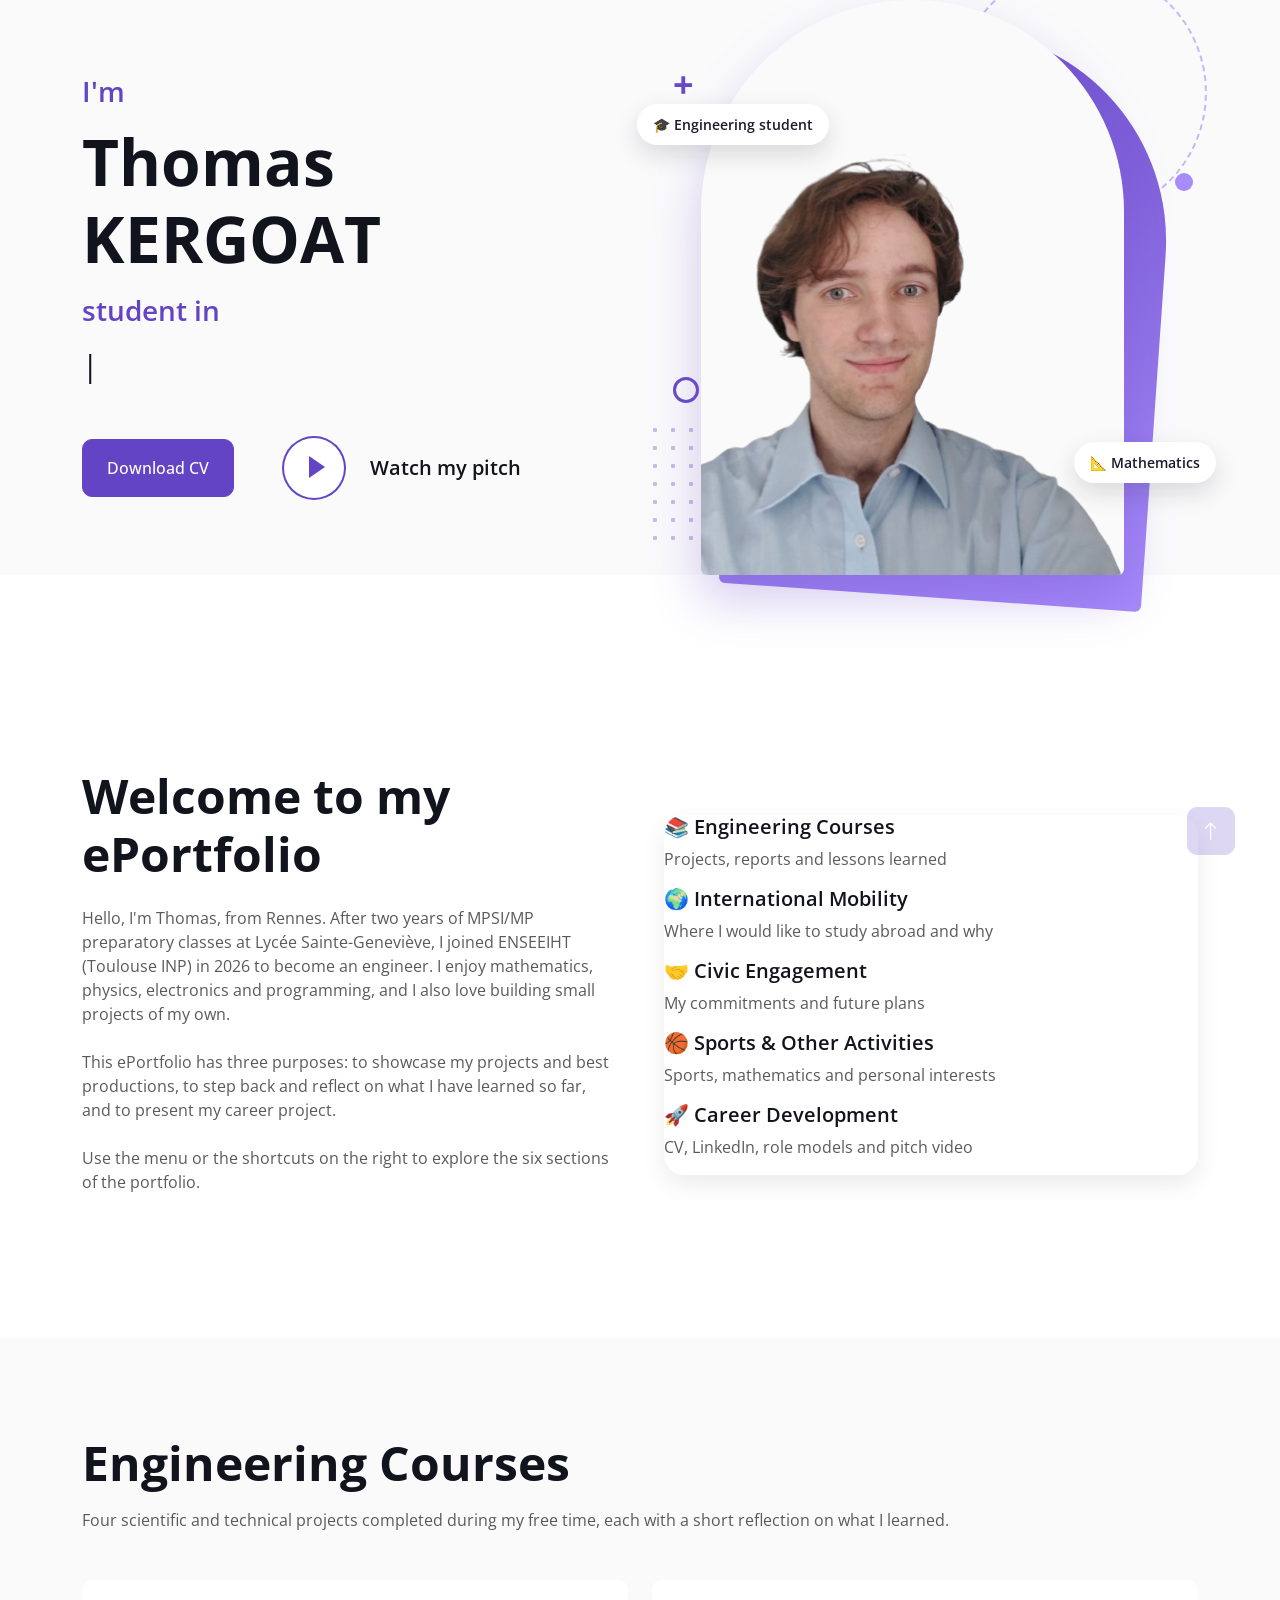
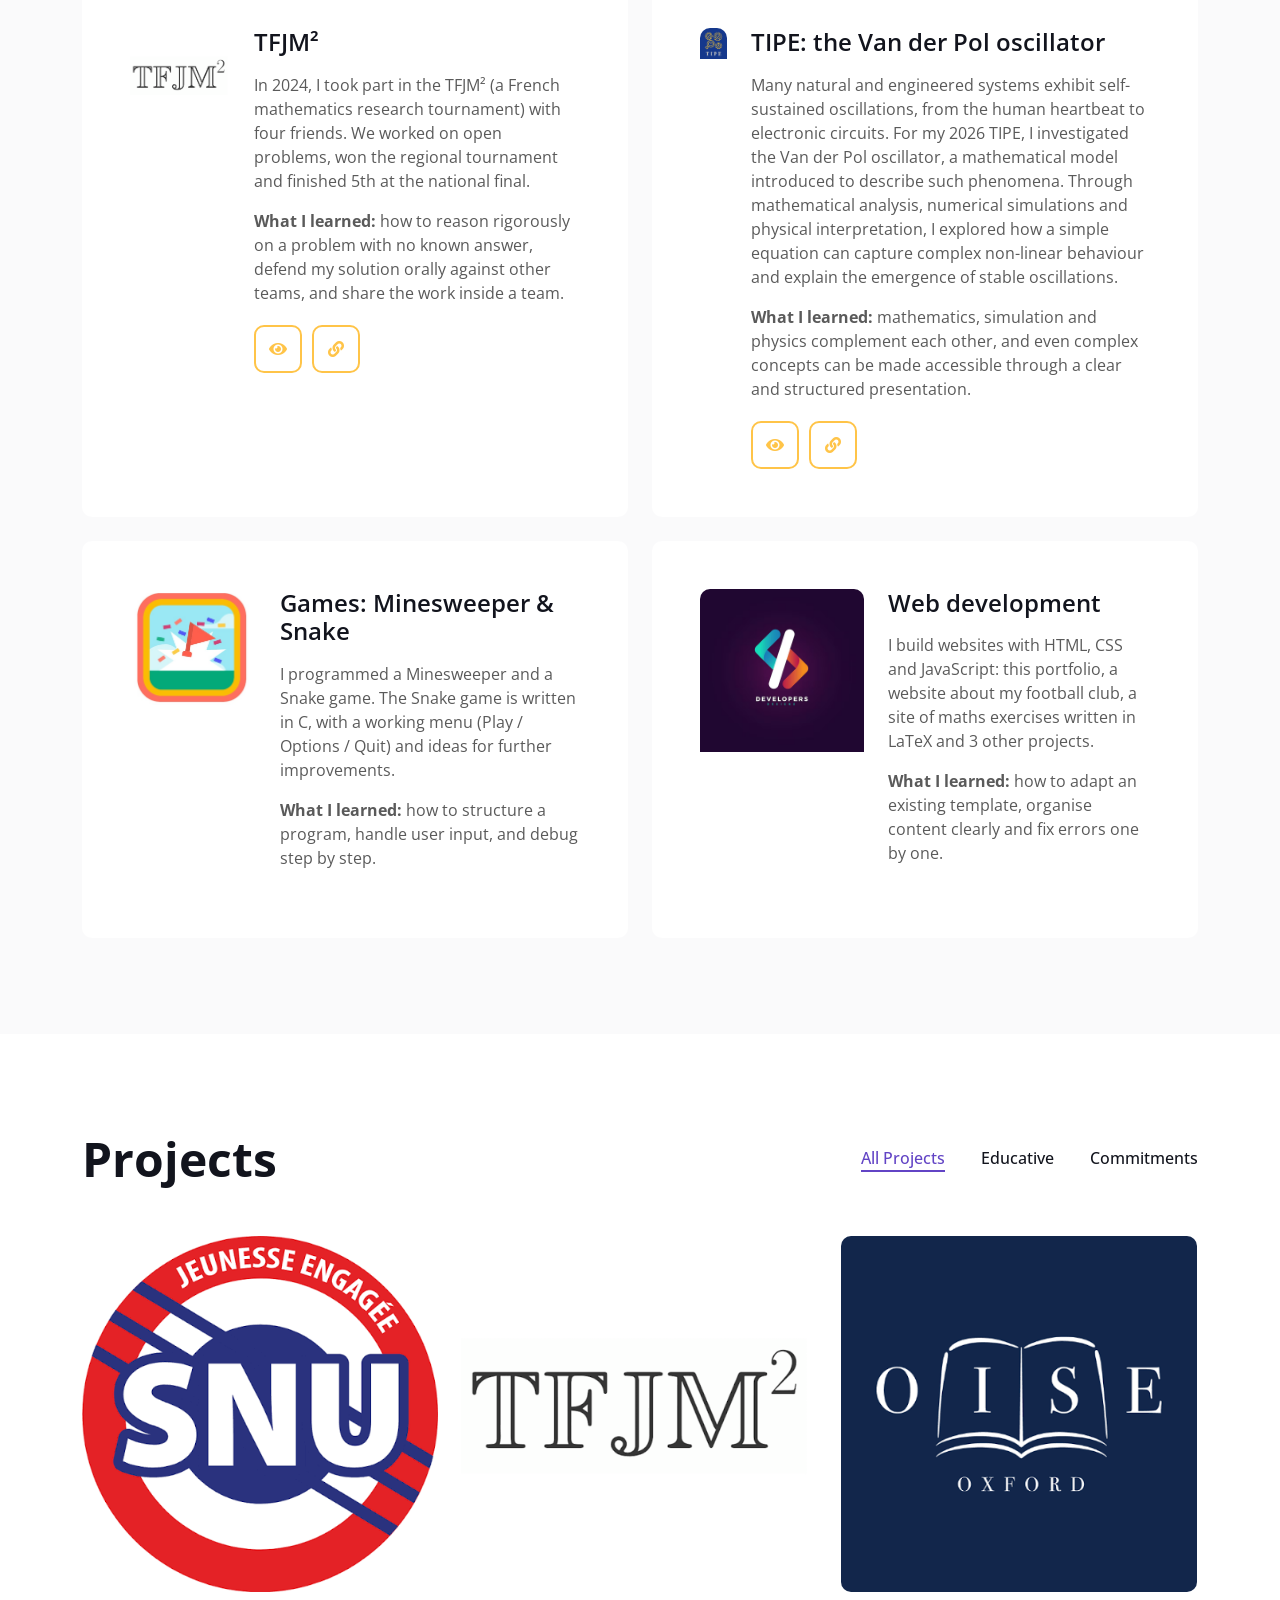
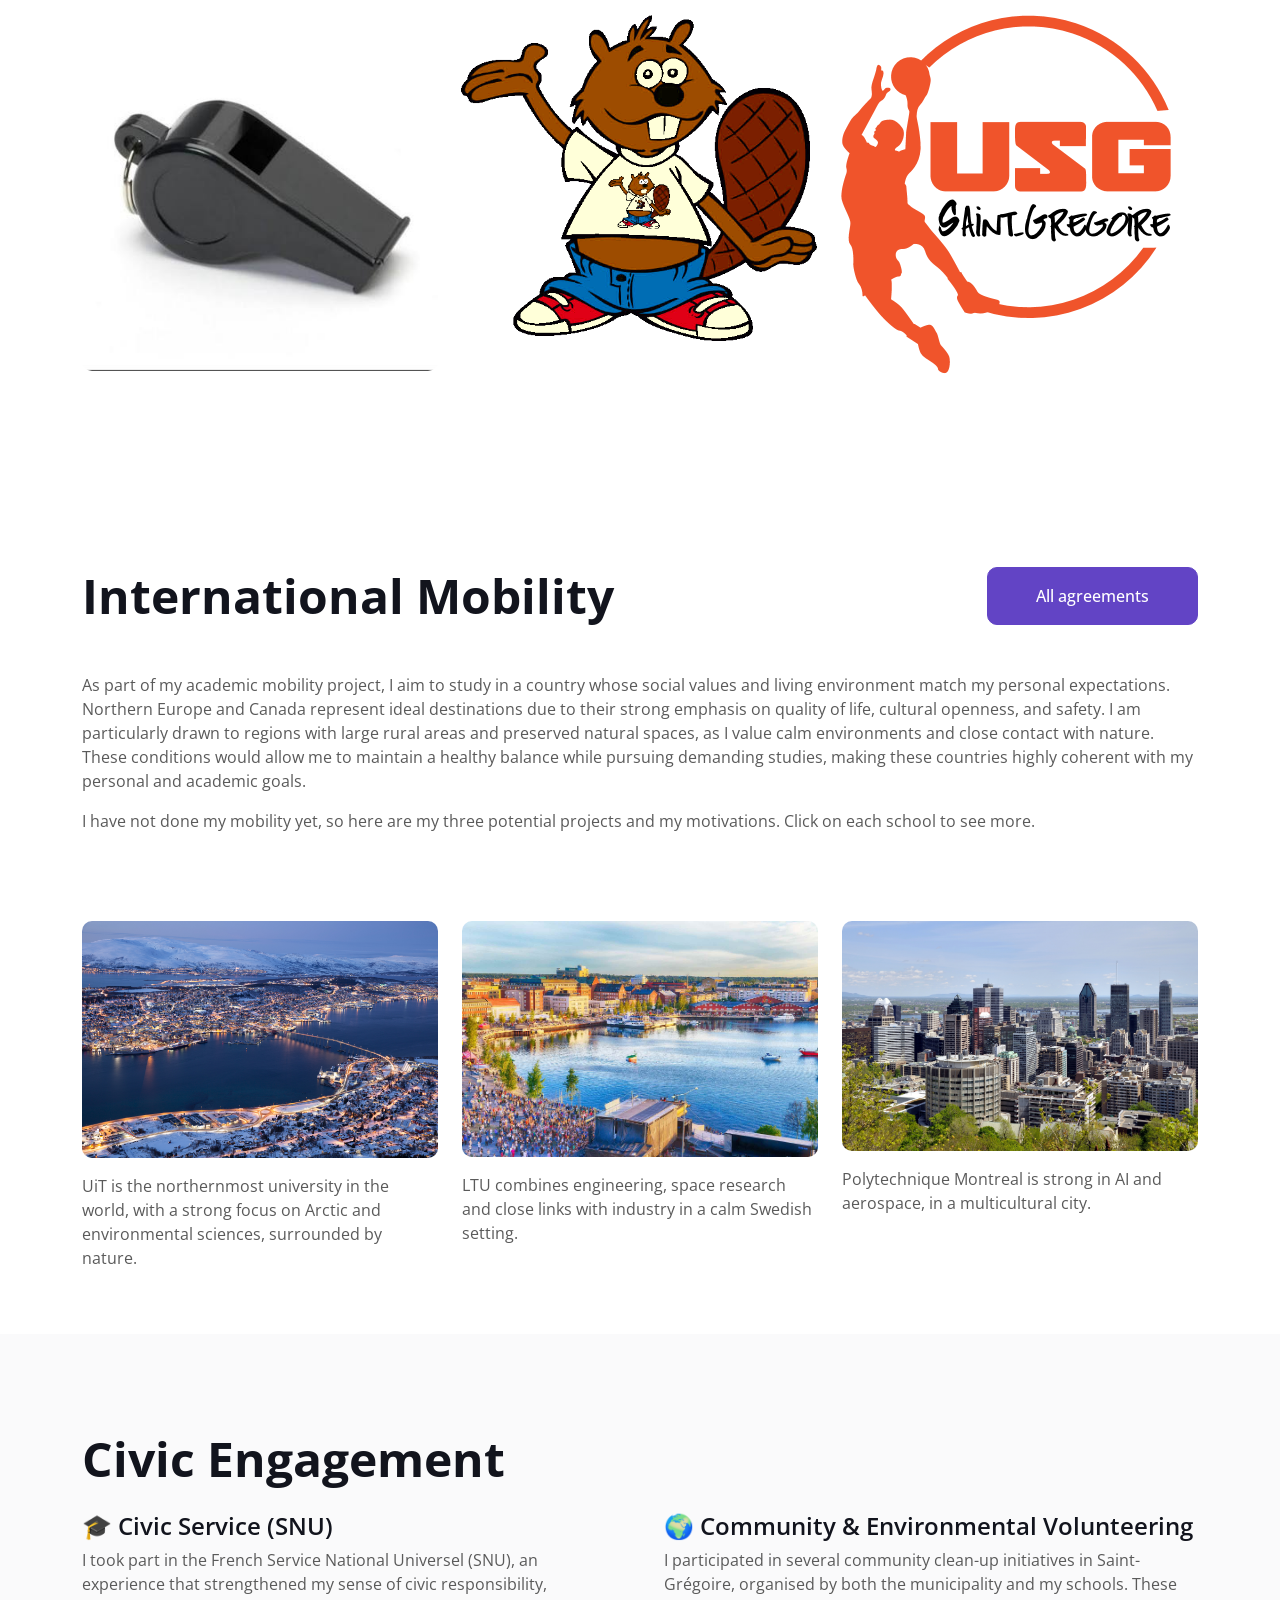
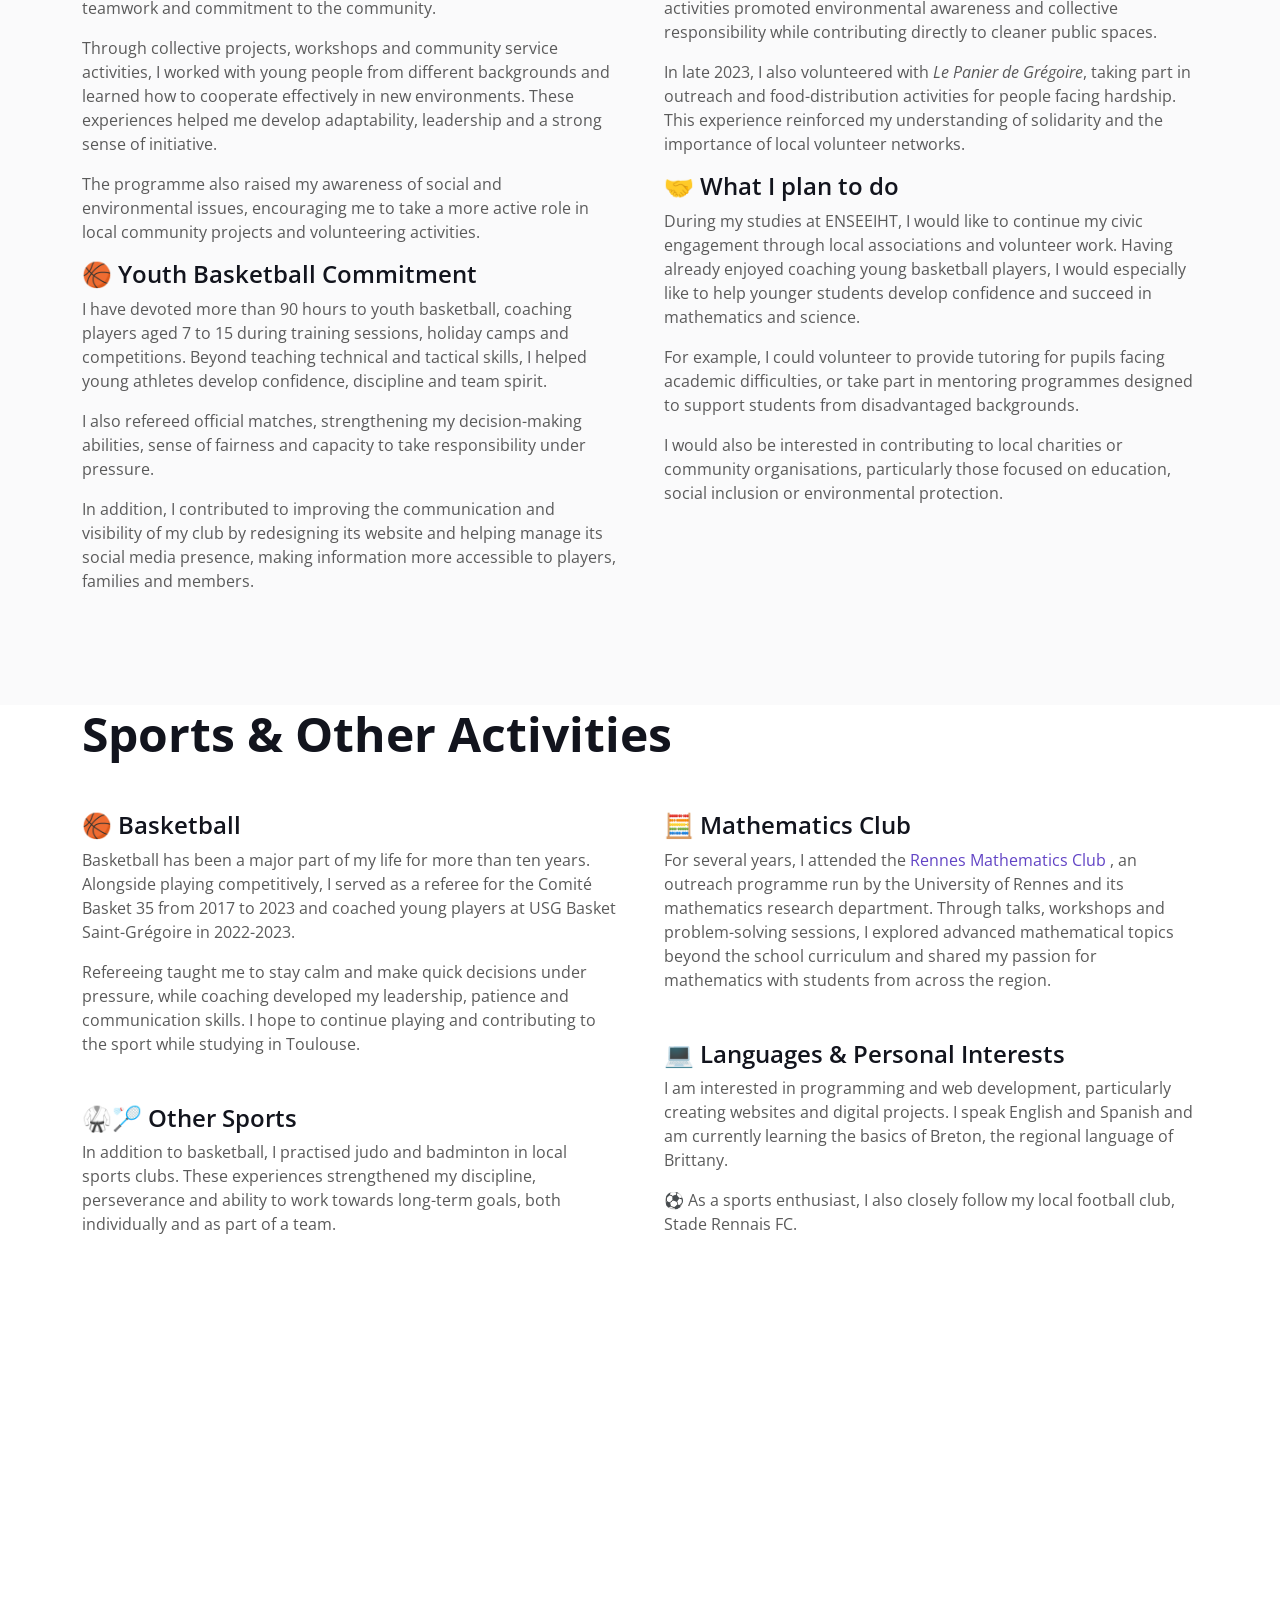
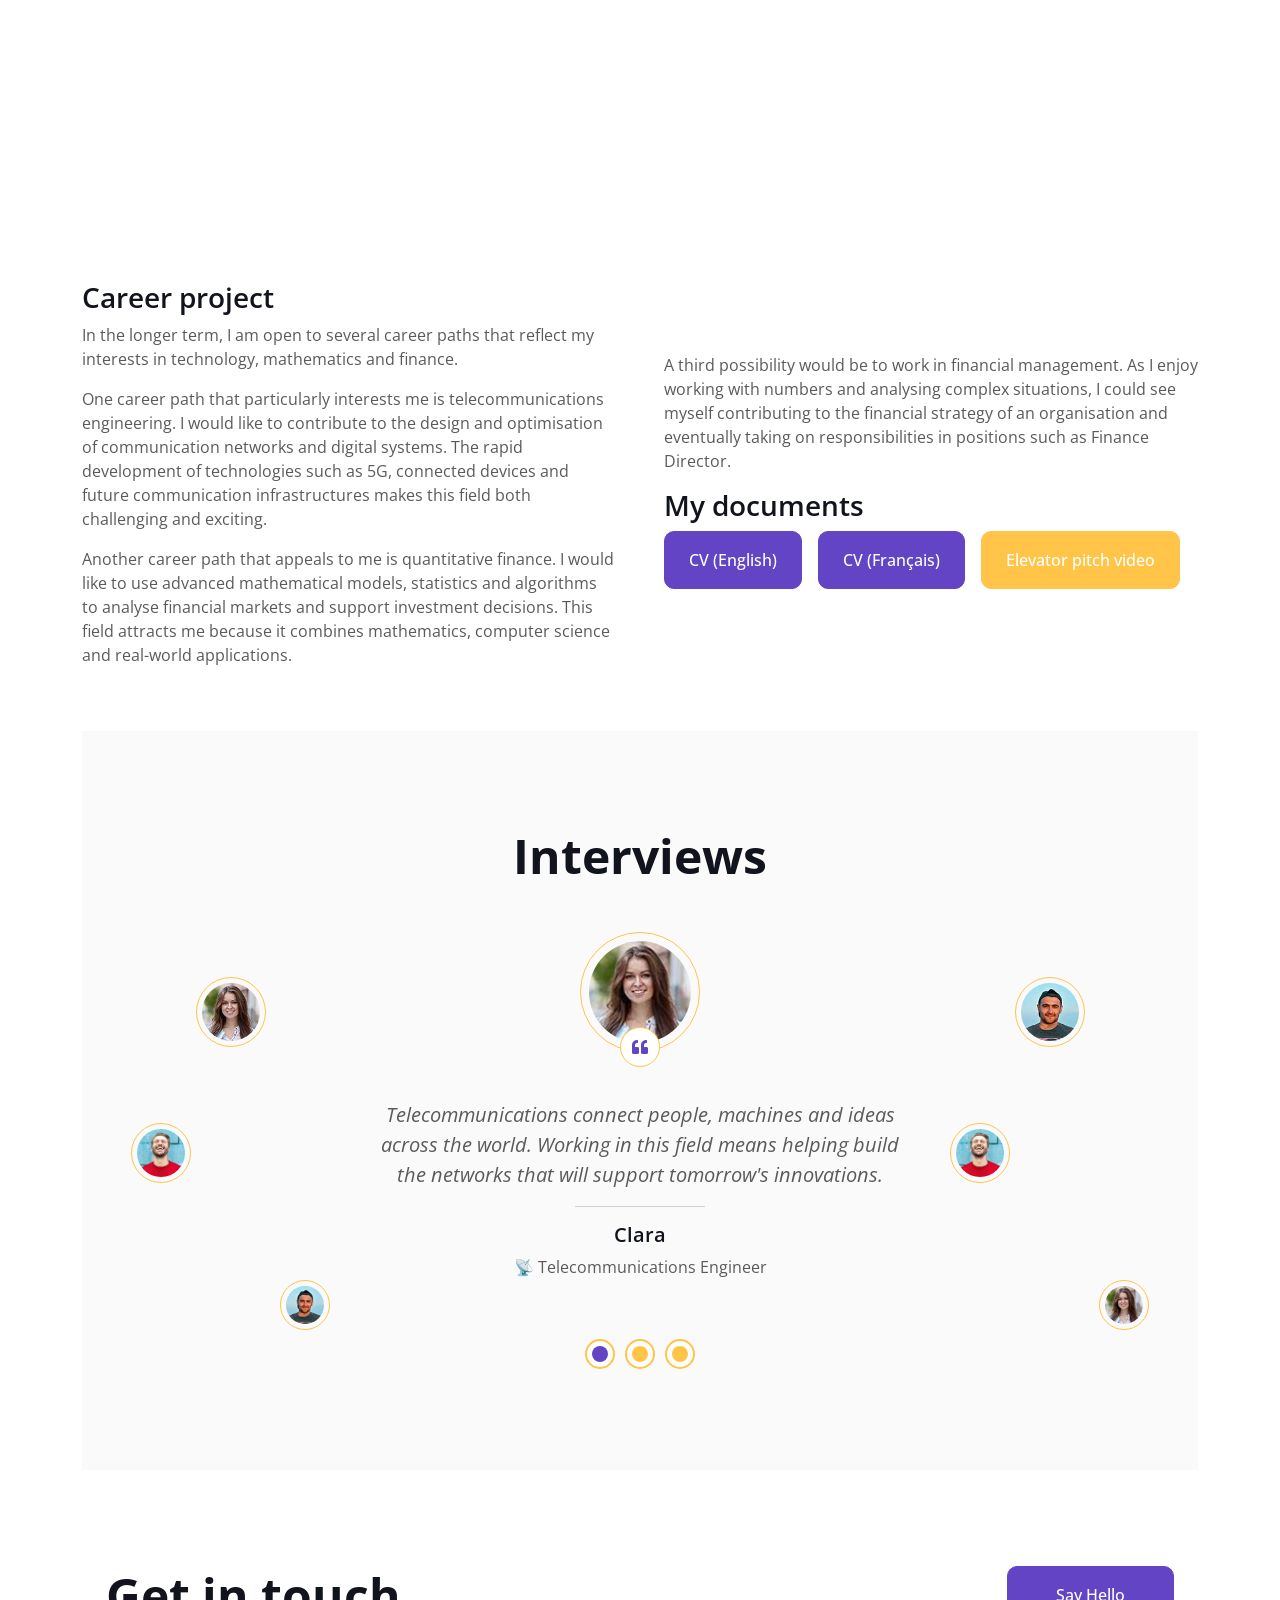
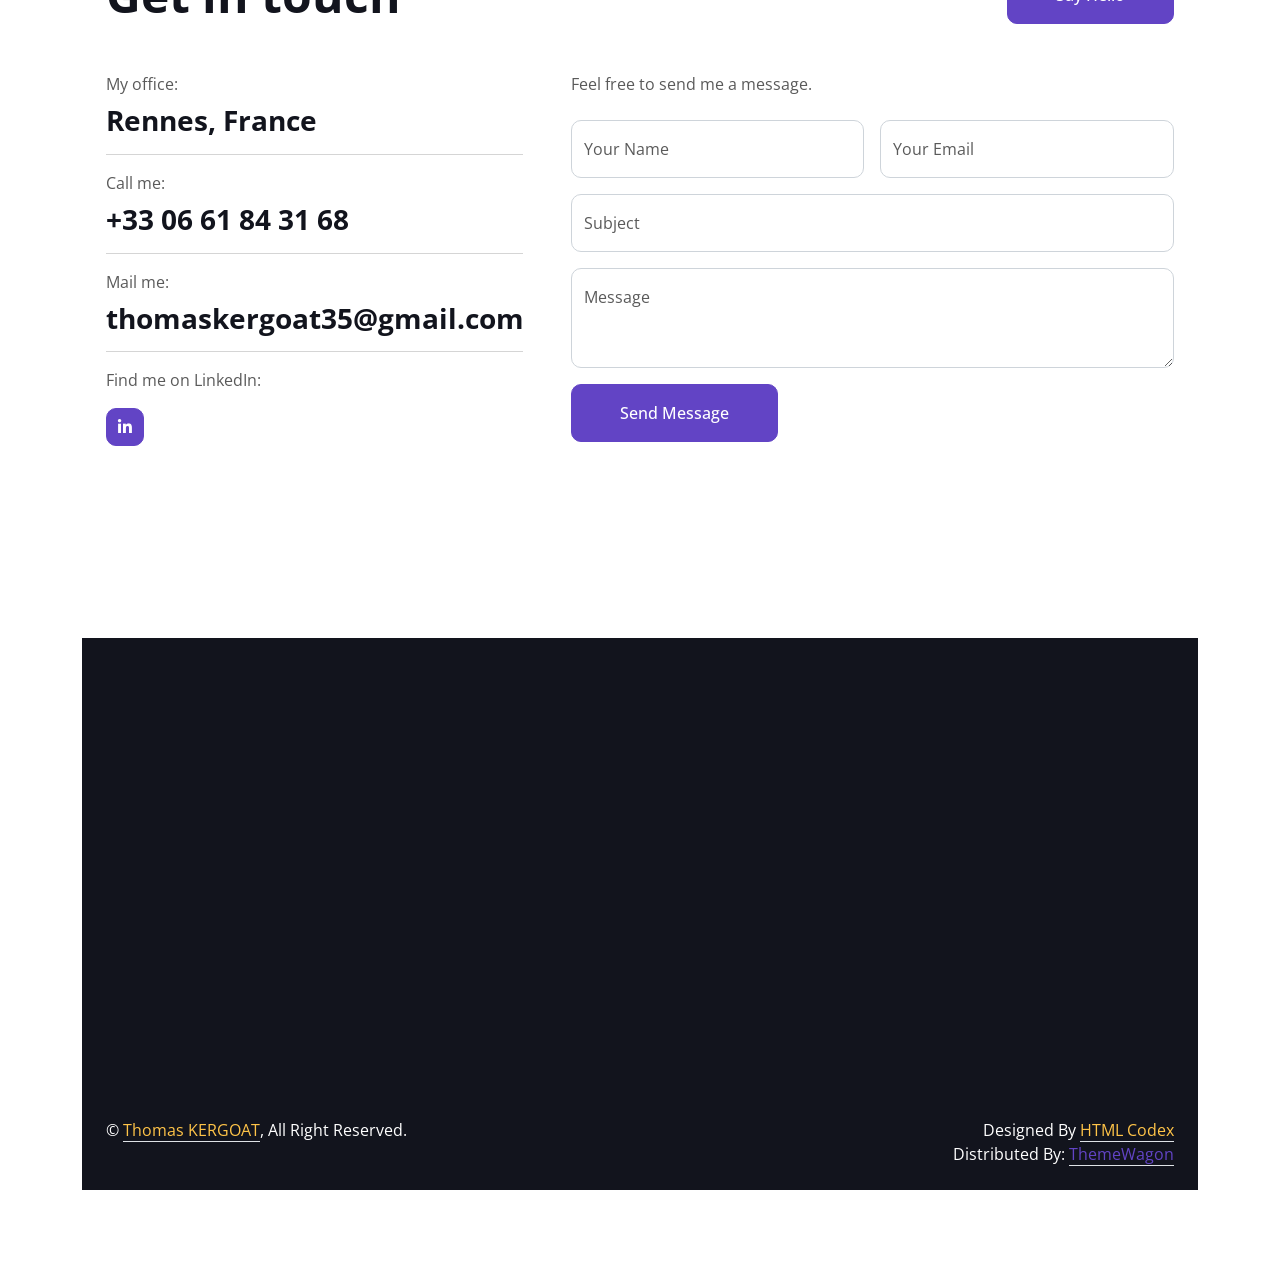
==== commit 933c3fd7: "Mise à jour de mon ePortfolio" ====
--- a/index.html
+++ b/index.html
@@ -654,7 +654,7 @@
                     <hr class="w-100">
                     <p class="mb-2">Find me on LinkedIn:</p>
                     <div class="d-flex pt-2">
-                        <a class="btn btn-square btn-primary me-2" href=""><i class="fab fa-linkedin-in"></i></a>
+                        <a class="btn btn-square btn-primary me-2" href="http://www.linkedin.com/in/thomas-kergoat-3b3130448"><i class="fab fa-linkedin-in"></i></a>
                     </div>
                 </div>
                 <div class="col-lg-7 col-md-6">
@@ -669,7 +669,6 @@
                                     <label for="name">Your Name</label>
                                 </div>
                             </div>
-
                             <div class="col-md-6">
                                 <div class="form-floating">
                                     <input type="email" class="form-control" name="email" id="email" placeholder="Your Email" required>
